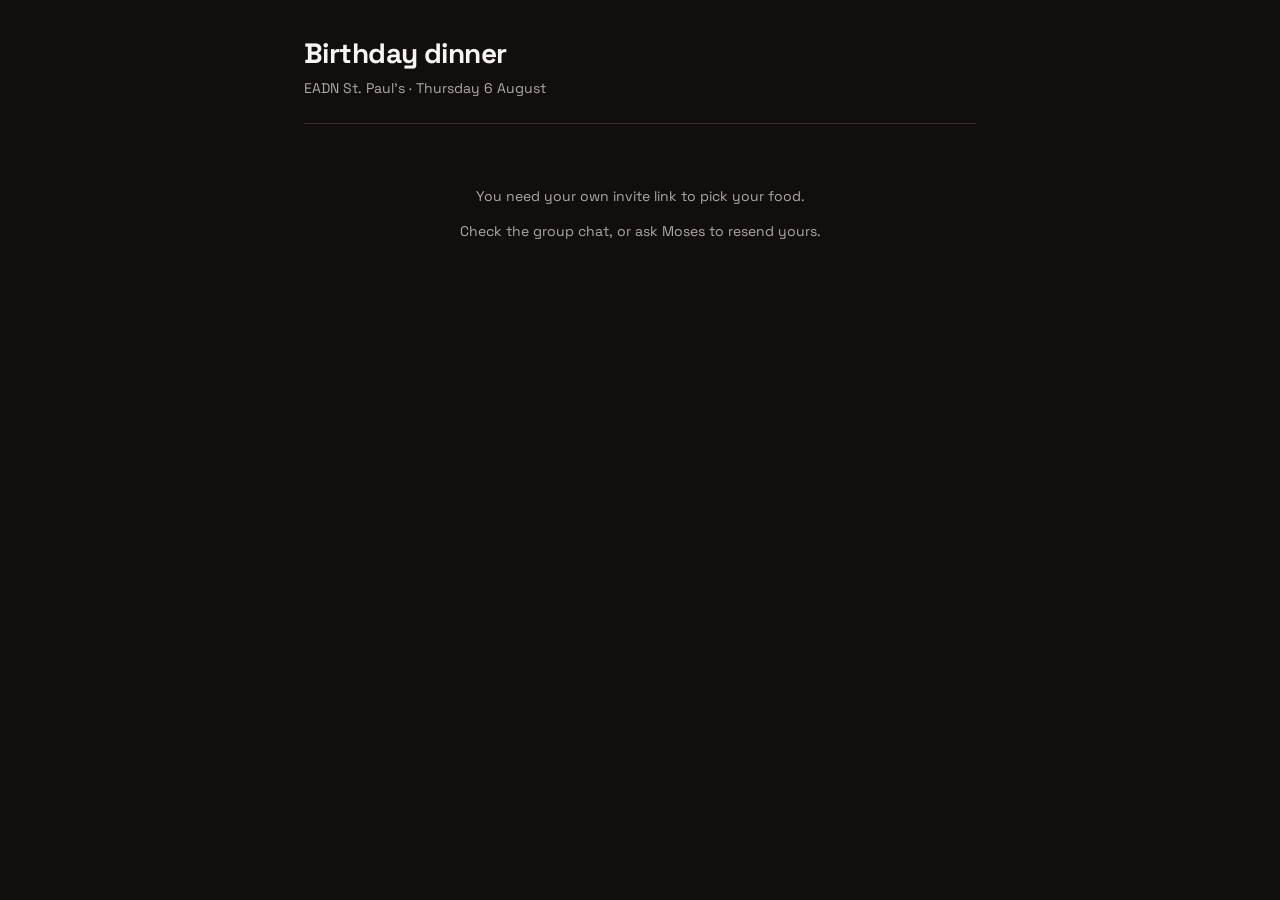
==== index.html @ 6ed844d6 "Adopt EADN's brand and add the real booking details Palette and type now come from eadnstpauls.co.uk" ====
<!doctype html>
<html lang="en">
<head>
<meta charset="utf-8">
<meta name="viewport" content="width=device-width, initial-scale=1, viewport-fit=cover">
<meta name="theme-color" content="#100b0c">
<title>Birthday dinner — EADN St. Paul's</title>
<link rel="preconnect" href="https://fonts.googleapis.com">
<link rel="preconnect" href="https://fonts.gstatic.com" crossorigin>
<link href="https://fonts.googleapis.com/css2?family=Space+Grotesk:wght@400;500;600;700&family=Space+Mono:wght@400;700&display=swap" rel="stylesheet">
<link rel="stylesheet" href="styles.css">
</head>
<body>

<main class="wrap">
  <header class="masthead">
    <h1>Birthday dinner</h1>
    <p>EADN St. Paul's · Thursday 6 August</p>
  </header>

  <div class="state">
    <p class="state-msg">You need your own invite link to pick your food.</p>
    <p class="state-msg">Check the group chat, or ask Moses to resend yours.</p>
  </div>
</main>

</body>
</html>
---- styles.css ----
/* ============================================================
   EADN Birthday — design tokens

   Palette and type lifted from eadnstpauls.co.uk so the ordering page
   reads as the restaurant's, not a generic dark theme:
     #f3a86e apricot (their dominant accent)  #c9a96e gold
     #351b21 plum    #b1b0ac warm grey        #1e1e1e near-black
   Type is their pairing too: Space Grotesk with Space Mono for figures.

   Product register: fixed rem scale, accent reserved for action and state.
   ============================================================ */

:root {
  /* surfaces — near-black warmed toward the brand plum */
  --bg: oklch(0.17 0.008 25);
  --surface: oklch(0.22 0.012 25);
  --surface-2: oklch(0.26 0.016 25);
  --line: oklch(0.32 0.014 25);
  --line-strong: oklch(0.44 0.016 25);

  /* ink — #b1b0ac muted measures 8.8:1 on --bg */
  --ink: oklch(0.97 0.004 60);
  --ink-muted: oklch(0.74 0.006 80);

  /* accent — EADN apricot. 9.6:1 on --bg, 10.6:1 against its own ink. */
  --accent: #f3a86e;
  --accent-bright: #f8c093;
  --accent-ink: #24120c;
  --accent-dim: rgb(243 168 110 / 0.13);
  --accent-line: rgb(243 168 110 / 0.38);

  /* secondary brand gold — the pot, kept distinct from the primary accent */
  --gold: #c9a96e;
  --gold-dim: rgb(201 169 110 / 0.12);
  --gold-line: rgb(201 169 110 / 0.4);

  /* semantic state */
  --ok: oklch(0.72 0.12 155);
  --warn: oklch(0.78 0.13 75);
  --danger: oklch(0.68 0.16 25);

  /* spacing scale */
  --s1: 0.25rem;
  --s2: 0.5rem;
  --s3: 0.75rem;
  --s4: 1rem;
  --s5: 1.5rem;
  --s6: 2rem;
  --s7: 3rem;

  /* type — EADN's own pairing: geometric sans + mono, a real contrast axis */
  --font: 'Space Grotesk', -apple-system, BlinkMacSystemFont, 'Segoe UI', Roboto, sans-serif;
  --font-mono: 'Space Mono', ui-monospace, SFMono-Regular, Menlo, monospace;

  /* type scale — fixed rem, ratio ~1.2 */
  --t-xs: 0.8125rem;   /* 13px — labels only, never body */
  --t-sm: 0.875rem;    /* 14px — mobile body floor */
  --t-base: 1rem;
  --t-md: 1.125rem;
  --t-lg: 1.375rem;
  --t-xl: 1.75rem;

  --radius: 12px;
  --radius-sm: 9px;
  --radius-pill: 99px;

  /* semantic z-index scale */
  --z-sticky: 100;
  --z-nav: 200;
  --z-toast: 300;

  /* motion — product range, ease-out-quart */
  --ease: cubic-bezier(0.25, 1, 0.5, 1);
  --fast: 150ms;
  --mid: 220ms;

  --tap: 44px; /* minimum touch target */
}

* { box-sizing: border-box; }

html {
  -webkit-text-size-adjust: 100%;
  scroll-behavior: smooth;
}

body {
  margin: 0;
  background: var(--bg);
  color: var(--ink);
  font-family: var(--font);
  font-size: var(--t-base);
  line-height: 1.5;
  padding-bottom: 7.5rem;
}

/* Space Mono carries every figure: prices, budgets, counts, tokens. Numbers
   line up column to column, and it's the restaurant's own accent face. */
.gauge-left, .gauge-right, .item-price, .stepper .qty, .brief-row .figure,
.stat .value, .lines .amount, .lines .qty-badge, .total b, .pill,
.nav-context, .link-row input {
  font-family: var(--font-mono);
  font-variant-numeric: tabular-nums;
}

.wrap { max-width: 44rem; margin: 0 auto; padding: 0 var(--s4); }

/* focus is never removed, only replaced */
:focus-visible {
  outline: 2px solid var(--accent-bright);
  outline-offset: 2px;
  border-radius: var(--radius-sm);
}

::selection { background: var(--accent-dim); }

/* ============================================================
   progress rail — position indicator and navigation in one
   ============================================================ */

.rail {
  position: sticky;
  top: 0;
  z-index: var(--z-sticky);
  display: flex;
  gap: var(--s1);
  padding: var(--s3) var(--s4) var(--s2);
  background: color-mix(in oklch, var(--bg) 92%, transparent);
  backdrop-filter: blur(12px);
  border-bottom: 1px solid var(--line);
  overflow-x: auto;
  scrollbar-width: none;
}

.rail::-webkit-scrollbar { display: none; }

.rail-inner {
  display: flex;
  gap: var(--s1);
  margin: 0 auto;
  width: 100%;
  max-width: 44rem;
}

/* Tab-style step marker. The indicator is a pseudo-element rather than a
   border so the active state scales on the compositor. */
.rail button {
  position: relative;
  flex: 1;
  min-width: 3.25rem;
  border: 0;
  background: none;
  padding: var(--s3) 0 var(--s2);
  color: var(--ink-muted);
  font: inherit;
  font-size: var(--t-xs);
  cursor: pointer;
  transition: color var(--fast) var(--ease);
}

.rail button::after {
  content: '';
  position: absolute;
  inset: 0 0 auto;
  height: 3px;
  border-radius: var(--radius-pill);
  background: var(--line);
  transition: background var(--fast) var(--ease), transform var(--mid) var(--ease);
}

.rail button:hover:not(:disabled) { color: var(--ink); }
.rail button.visited::after { background: var(--accent-line); }

.rail button[aria-current='step'] { color: var(--accent-bright); }
.rail button[aria-current='step']::after { background: var(--accent); }

.rail button:disabled { opacity: 0.45; cursor: not-allowed; }
.rail button:focus-visible { outline-offset: -3px; }

/* ============================================================
   steps
   ============================================================ */

.step { display: none; }
.step.active { display: block; animation: enter var(--mid) var(--ease) both; }

@keyframes enter {
  from { opacity: 0; transform: translate3d(0, 8px, 0); }
  to { opacity: 1; transform: none; }
}

.step-head { padding: var(--s6) 0 var(--s5); }

.step-title {
  font-family: var(--font);
  font-weight: 700;
  font-size: var(--t-xl);
  line-height: 1.15;
  letter-spacing: -0.02em;
  margin: 0 0 var(--s2);
  text-wrap: balance;
}

.step-lede {
  color: var(--ink-muted);
  margin: 0;
  font-size: var(--t-sm);
  max-width: 34rem;
  text-wrap: pretty;
}

/* ============================================================
   welcome
   ============================================================ */

.hello { font-size: var(--t-xl); margin: 0 0 var(--s2); letter-spacing: -0.02em; }
.hello span { color: var(--accent-bright); }

.venue-line {
  color: var(--ink-muted);
  font-size: var(--t-sm);
  margin: 0 0 var(--s6);
}

.brief { display: grid; gap: var(--s3); }

.brief-row {
  display: grid;
  grid-template-columns: 2.75rem 1fr auto;
  gap: var(--s3);
  align-items: baseline;
  padding: var(--s4) 0;
  border-top: 1px solid var(--line);
}

.brief-row:last-child { border-bottom: 1px solid var(--line); }
.brief-row .glyph { font-size: var(--t-lg); line-height: 1; align-self: center; }
.brief-row h2 { margin: 0 0 var(--s1); font-size: var(--t-base); font-weight: 600; }
.brief-row p { margin: 0; color: var(--ink-muted); font-size: var(--t-sm); }

.brief-row .figure {
  font-size: var(--t-md);
  font-weight: 700;
  color: var(--accent-bright);
  font-variant-numeric: tabular-nums;
  white-space: nowrap;
}

/* ============================================================
   budget meters
   ============================================================ */

.gauge {
  border: 1px solid var(--line);
  border-radius: var(--radius);
  padding: var(--s3) var(--s4);
  margin-bottom: var(--s5);
  background: var(--surface);
}

.gauge.pot { border-color: var(--gold-line); background: var(--gold-dim); }

.gauge-row {
  display: flex;
  justify-content: space-between;
  align-items: baseline;
  gap: var(--s4);
  margin-bottom: var(--s2);
}

.gauge-left {
  font-size: var(--t-md);
  font-weight: 700;
  font-variant-numeric: tabular-nums;
}

.gauge-right {
  color: var(--ink-muted);
  font-size: var(--t-sm);
  font-variant-numeric: tabular-nums;
}

.meter {
  height: 5px;
  background: var(--surface-2);
  border-radius: var(--radius-pill);
  overflow: hidden;
}

/* scaled on the compositor; the parent's overflow supplies the rounded ends */
.meter span {
  display: block;
  height: 100%;
  width: 100%;
  background: var(--ok);
  transform: scaleX(0);
  transform-origin: left center;
  transition: transform var(--mid) var(--ease), background var(--mid) var(--ease);
}

.gauge.pot .meter span { background: var(--gold); }
.meter.warn span { background: var(--warn); }
.meter.full span { background: var(--danger); }

/* ============================================================
   menu items
   ============================================================ */

.group-label {
  font-size: var(--t-sm);
  font-weight: 600;
  color: var(--ink-muted);
  margin: var(--s5) 0 var(--s3);
}

.group-label:first-child { margin-top: 0; }

.item {
  display: grid;
  grid-template-columns: 1fr auto;
  gap: var(--s4);
  align-items: center;
  padding: var(--s3) var(--s4);
  border: 1px solid var(--line);
  border-radius: var(--radius);
  background: var(--surface);
  margin-bottom: var(--s2);
  transition: border-color var(--fast) var(--ease), background var(--fast) var(--ease);
}

.item:hover { border-color: var(--line-strong); }
.item.picked { border-color: var(--accent); background: var(--surface-2); }
.item.blocked { opacity: 0.4; }
.item.blocked:hover { border-color: var(--line); }

.item-name {
  font-weight: 600;
  font-size: var(--t-sm);
  line-height: 1.35;
  display: flex;
  align-items: center;
  gap: var(--s2);
  flex-wrap: wrap;
}

.item-desc {
  color: var(--ink-muted);
  font-size: var(--t-sm);
  margin-top: var(--s1);
  line-height: 1.4;
}

.tag {
  font-size: var(--t-xs);
  font-weight: 600;
  color: var(--accent-bright);
  border: 1px solid var(--accent-line);
  border-radius: var(--radius-pill);
  padding: 0 var(--s2);
  white-space: nowrap;
}

.item-controls {
  display: flex;
  flex-direction: column;
  align-items: flex-end;
  gap: var(--s2);
}

.item-price {
  font-weight: 700;
  font-size: var(--t-sm);
  font-variant-numeric: tabular-nums;
  white-space: nowrap;
}

/* stepper — 44px targets */

.stepper { display: flex; align-items: center; gap: var(--s1); }

.stepper button {
  width: var(--tap);
  height: var(--tap);
  border-radius: var(--radius-sm);
  border: 1px solid var(--line);
  background: var(--surface-2);
  color: var(--ink);
  font-size: var(--t-md);
  line-height: 1;
  cursor: pointer;
  touch-action: manipulation;
  transition: background var(--fast) var(--ease), border-color var(--fast) var(--ease),
              transform var(--fast) var(--ease);
}

.stepper button:hover:not(:disabled) { border-color: var(--accent-line); }
.stepper button:active:not(:disabled) { background: var(--accent); color: var(--accent-ink); transform: scale(0.94); }
.stepper button:disabled { opacity: 0.28; cursor: not-allowed; }

.stepper .qty {
  min-width: 1.75rem;
  text-align: center;
  font-weight: 700;
  font-variant-numeric: tabular-nums;
}

/* ============================================================
   review
   ============================================================ */

.recap { border-top: 1px solid var(--line); padding: var(--s4) 0; }

.recap-head {
  display: flex;
  justify-content: space-between;
  align-items: baseline;
  gap: var(--s4);
  margin-bottom: var(--s3);
}

.recap-head h2 { margin: 0; font-size: var(--t-base); font-weight: 600; }

.recap-edit {
  border: 0;
  background: none;
  color: var(--accent-bright);
  font: inherit;
  font-size: var(--t-sm);
  cursor: pointer;
  padding: var(--s1) var(--s2);
  margin: calc(var(--s1) * -1) calc(var(--s2) * -1);
  border-radius: var(--radius-sm);
  transition: background var(--fast) var(--ease);
}

.recap-edit:hover { background: var(--accent-dim); }

.lines { margin: 0; padding: 0; list-style: none; font-size: var(--t-sm); }

.lines li {
  display: flex;
  justify-content: space-between;
  gap: var(--s4);
  padding: var(--s2) 0;
}

.lines li + li { border-top: 1px solid var(--line); }
.lines .qty-badge { color: var(--accent-bright); font-weight: 700; margin-right: var(--s2); font-variant-numeric: tabular-nums; }
.lines .amount { font-variant-numeric: tabular-nums; color: var(--ink-muted); }

.recap-empty {
  color: var(--ink-muted);
  font-size: var(--t-sm);
  margin: 0;
  padding: var(--s2) 0;
}

.total {
  display: flex;
  justify-content: space-between;
  align-items: baseline;
  gap: var(--s4);
  padding: var(--s4) 0;
  border-top: 2px solid var(--accent);
  margin-top: var(--s2);
}

.total span { color: var(--ink-muted); font-size: var(--t-sm); }
.total b { font-size: var(--t-lg); font-variant-numeric: tabular-nums; }

/* ============================================================
   nav bar
   ============================================================ */

.nav {
  position: fixed;
  inset: auto 0 0;
  z-index: var(--z-nav);
  background: color-mix(in oklch, var(--bg) 94%, transparent);
  backdrop-filter: blur(12px);
  border-top: 1px solid var(--line);
  padding: var(--s3) var(--s4) calc(var(--s3) + env(safe-area-inset-bottom));
}

.nav-inner {
  max-width: 44rem;
  margin: 0 auto;
  display: flex;
  gap: var(--s2);
  align-items: center;
}

.nav-context {
  flex: 1;
  min-width: 0;
  font-size: var(--t-xs);
  color: var(--ink-muted);
  font-variant-numeric: tabular-nums;
}

.btn {
  border: 0;
  border-radius: var(--radius-sm);
  min-height: var(--tap);
  padding: 0 var(--s5);
  font: inherit;
  font-size: var(--t-sm);
  font-weight: 700;
  cursor: pointer;
  background: var(--accent);
  color: var(--accent-ink);
  touch-action: manipulation;
  transition: background var(--fast) var(--ease), opacity var(--fast) var(--ease),
              transform var(--fast) var(--ease);
}

.btn:hover:not(:disabled) { background: var(--accent-bright); }
.btn:active:not(:disabled) { transform: scale(0.98); }
.btn:disabled { opacity: 0.4; cursor: not-allowed; }

.btn.ghost {
  background: transparent;
  color: var(--ink);
  border: 1px solid var(--line);
  padding: 0 var(--s4);
}

.btn.ghost:hover:not(:disabled) { background: var(--surface); border-color: var(--line-strong); }

.btn.sm { min-height: 2.25rem; padding: 0 var(--s3); font-size: var(--t-xs); }

.btn[data-busy='true'] { pointer-events: none; opacity: 0.7; }

/* ============================================================
   feedback
   ============================================================ */

.toast {
  position: fixed;
  left: 50%;
  bottom: 6.5rem;
  z-index: var(--z-toast);
  max-width: calc(100% - 2rem);
  padding: var(--s3) var(--s4);
  border-radius: var(--radius-sm);
  background: var(--surface-2);
  border: 1px solid var(--line-strong);
  font-size: var(--t-sm);
  text-align: center;
  animation: toast-in var(--mid) var(--ease) both;
}

@keyframes toast-in {
  from { opacity: 0; transform: translate3d(-50%, 8px, 0); }
  to { opacity: 1; transform: translate3d(-50%, 0, 0); }
}

.toast.err { border-color: var(--danger); }
.toast.ok { border-color: var(--ok); }

.notice {
  border: 1px solid var(--ok);
  border-radius: var(--radius);
  padding: var(--s3) var(--s4);
  margin: var(--s4) 0;
  font-size: var(--t-sm);
  background: color-mix(in oklch, var(--ok) 10%, transparent);
}

.notice.warn {
  border-color: var(--warn);
  background: color-mix(in oklch, var(--warn) 10%, transparent);
}

/* loading skeleton, not a spinner */

.state { padding: var(--s7) var(--s4); }

.skeleton {
  height: 4.5rem;
  border-radius: var(--radius);
  background: linear-gradient(90deg, var(--surface) 25%, var(--surface-2) 50%, var(--surface) 75%);
  background-size: 300% 100%;
  animation: shimmer 1.4s linear infinite;
  margin-bottom: var(--s2);
}

@keyframes shimmer {
  from { background-position: 150% 0; }
  to { background-position: -150% 0; }
}

.state-msg { text-align: center; color: var(--ink-muted); font-size: var(--t-sm); }

/* ============================================================
   host dashboard
   ============================================================ */

.masthead { padding: var(--s6) 0 var(--s5); border-bottom: 1px solid var(--line); }
.masthead h1 { margin: 0 0 var(--s1); font-size: var(--t-xl); letter-spacing: -0.02em; }
.masthead p { margin: 0; color: var(--ink-muted); font-size: var(--t-sm); }

.stat-grid {
  display: grid;
  grid-template-columns: repeat(auto-fit, minmax(9rem, 1fr));
  gap: var(--s2);
  margin: var(--s5) 0;
}

.stat {
  background: var(--surface);
  border: 1px solid var(--line);
  border-radius: var(--radius);
  padding: var(--s3) var(--s4);
}

.stat .label { color: var(--ink-muted); font-size: var(--t-xs); }
.stat .label + .value + .label { margin-top: var(--s1); font-family: var(--font-mono); }
.stat .value { font-size: var(--t-lg); font-weight: 700; margin-top: var(--s1); font-variant-numeric: tabular-nums; }
.stat .value.over { color: var(--danger); }

.panel {
  border: 1px solid var(--line);
  border-radius: var(--radius);
  padding: var(--s4);
  margin-bottom: var(--s3);
  background: var(--surface);
}

.panel.accent { border-color: var(--accent-line); background: var(--accent-dim); }

.panel-title {
  font-size: var(--t-base);
  font-weight: 600;
  margin: 0 0 var(--s3);
}

.section-head { margin: var(--s6) 0 var(--s3); }
.section-head h2 { margin: 0 0 var(--s1); font-size: var(--t-md); letter-spacing: -0.01em; }
.section-head p { margin: 0; color: var(--ink-muted); font-size: var(--t-sm); }

.guest-head {
  display: flex;
  align-items: center;
  gap: var(--s2);
  flex-wrap: wrap;
}

.guest-name {
  flex: 1;
  min-width: 9rem;
  min-height: var(--tap);
  background: var(--bg);
  border: 1px solid var(--line);
  color: var(--ink);
  border-radius: var(--radius-sm);
  padding: 0 var(--s3);
  font: inherit;
  font-size: var(--t-sm);
  font-weight: 600;
}

.guest-name:hover { border-color: var(--line-strong); }

.pill {
  font-size: var(--t-xs);
  font-weight: 600;
  padding: var(--s1) var(--s3);
  border-radius: var(--radius-pill);
  border: 1px solid var(--line);
  color: var(--ink-muted);
  white-space: nowrap;
  font-variant-numeric: tabular-nums;
}

.pill.done { border-color: var(--ok); color: var(--ok); }
.pill.draft { border-color: var(--warn); color: var(--warn); }

.link-row { display: flex; gap: var(--s2); margin-top: var(--s3); align-items: center; }

.link-row input {
  flex: 1;
  min-width: 0;
  min-height: 2.25rem;
  background: var(--bg);
  border: 1px solid var(--line);
  color: var(--ink-muted);
  border-radius: var(--radius-sm);
  padding: 0 var(--s3);
  font-family: ui-monospace, SFMono-Regular, Menlo, monospace;
  font-size: var(--t-xs);
}

.btn-row { display: flex; gap: var(--s2); flex-wrap: wrap; margin-top: var(--s4); }

.muted { color: var(--ink-muted); }
.tabular { font-variant-numeric: tabular-nums; }

/* ============================================================
   reduced motion
   ============================================================ */

@media (prefers-reduced-motion: reduce) {
  html { scroll-behavior: auto; }

  .step.active { animation: fade var(--fast) both; }
  @keyframes fade { from { opacity: 0; } to { opacity: 1; } }

  .toast { animation: none; }
  .skeleton { animation: none; }
  .meter span { transition: none; }
  .stepper button:active:not(:disabled),
  .btn:active:not(:disabled) { transform: none; }
}

/* ============================================================
   booking summary — the reservation, straight from the confirmation
   ============================================================ */

.booking {
  margin: 0 0 var(--s6);
  display: grid;
  gap: 0;
  border-top: 1px solid var(--line);
}

.booking > div {
  display: grid;
  grid-template-columns: 4.5rem 1fr;
  gap: var(--s3);
  align-items: baseline;
  padding: var(--s3) 0;
  border-bottom: 1px solid var(--line);
}

.booking dt {
  color: var(--ink-muted);
  font-size: var(--t-xs);
  font-family: var(--font-mono);
}

.booking dd {
  margin: 0;
  font-size: var(--t-sm);
  font-weight: 500;
}
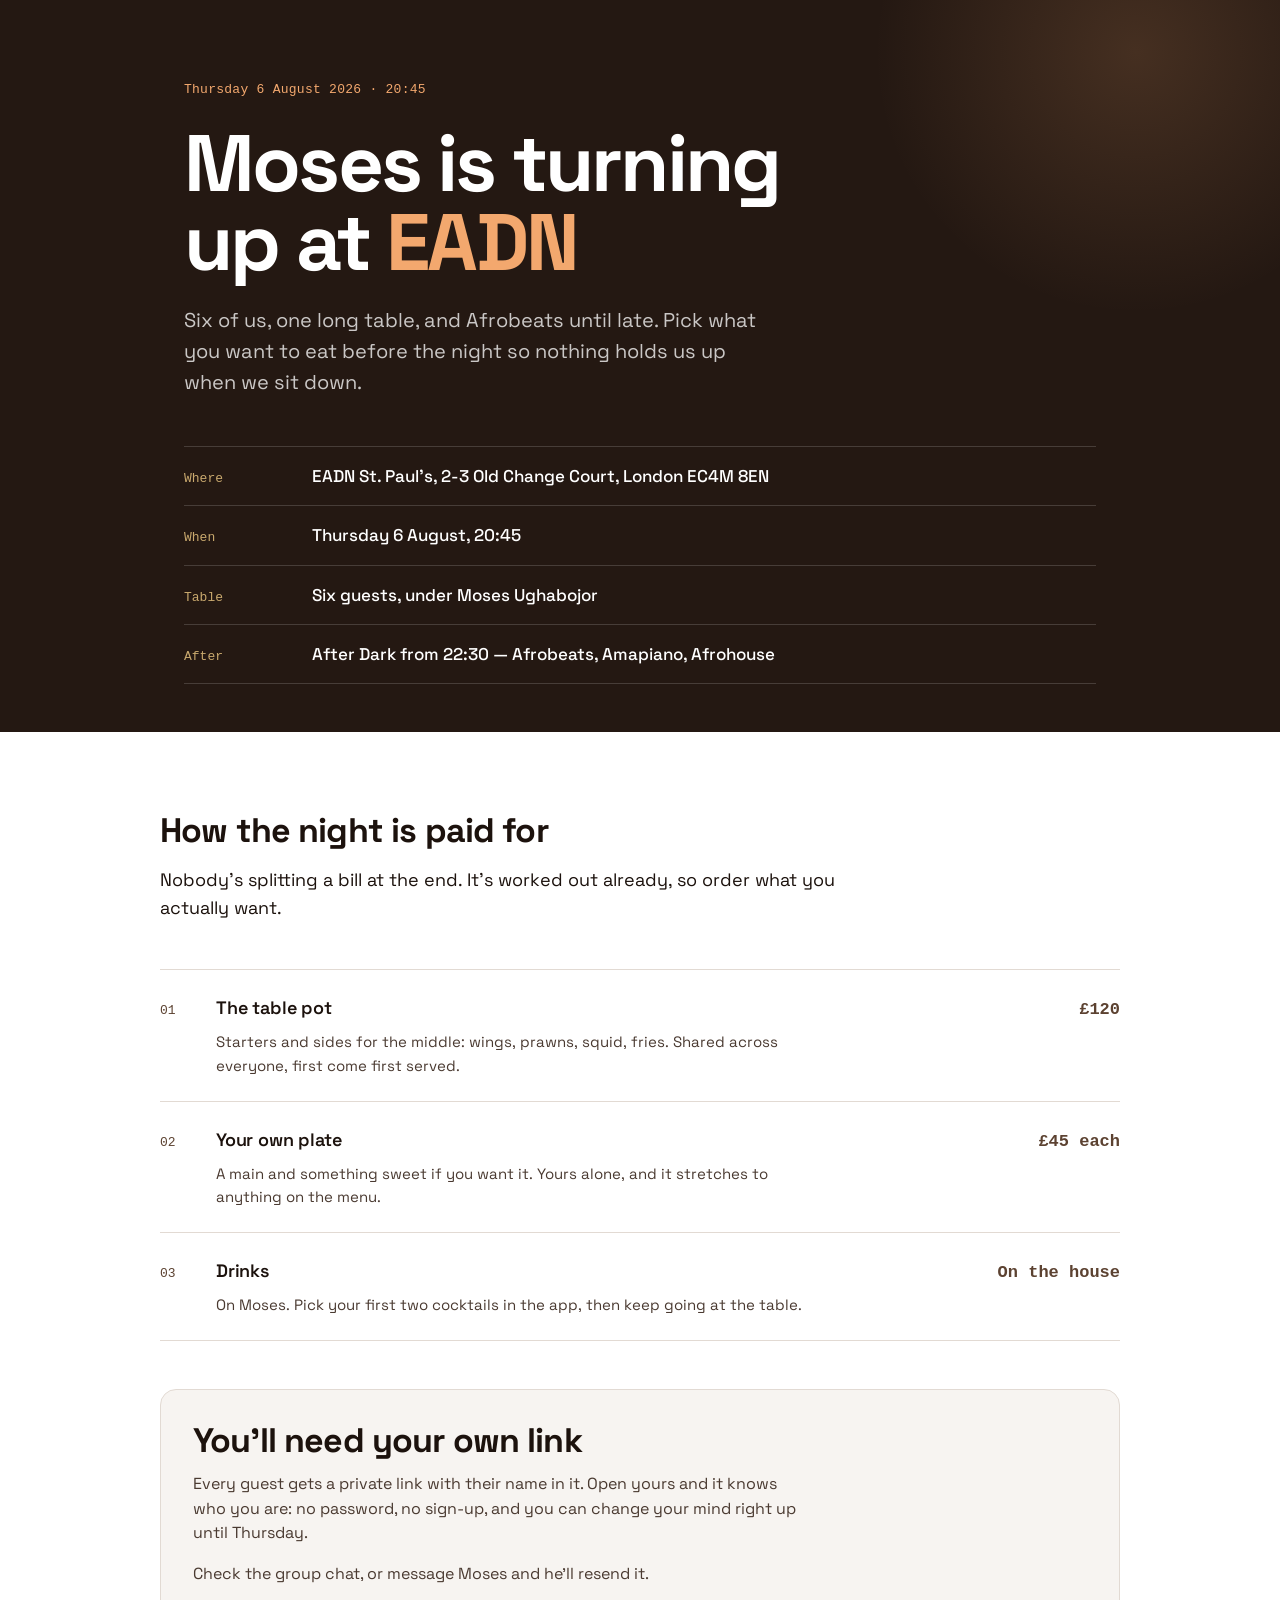
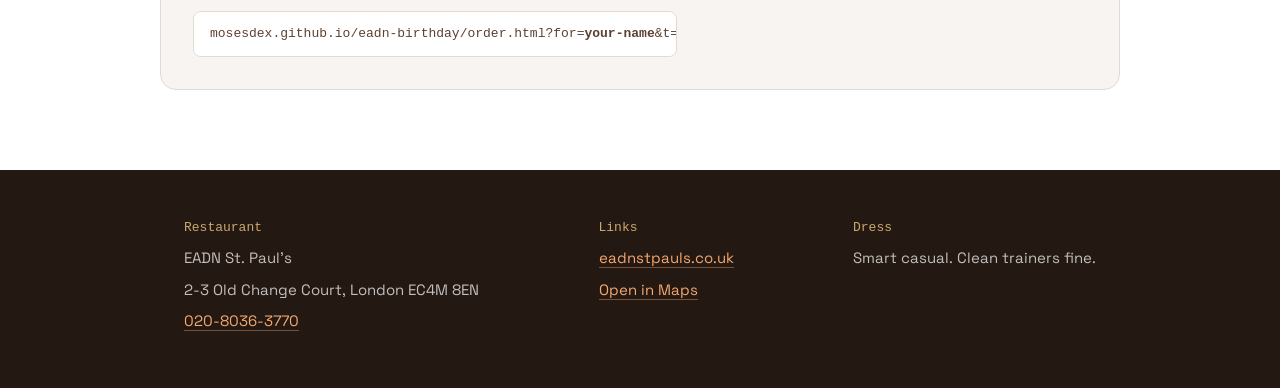
==== commit 9b87bcb5: "Name the guest links and rebuild the landing page in brown and white Guest links now carry a name sl" ====
--- a/index.html
+++ b/index.html
@@ -3,26 +3,98 @@
 <head>
 <meta charset="utf-8">
 <meta name="viewport" content="width=device-width, initial-scale=1, viewport-fit=cover">
-<meta name="theme-color" content="#100b0c">
-<title>Birthday dinner — EADN St. Paul's</title>
+<meta name="theme-color" content="#241812">
+<title>Moses's Birthday — EADN St. Paul's</title>
+<meta name="description" content="Dinner at EADN St. Paul's, Thursday 6 August. Pick your food before the night.">
 <link rel="preconnect" href="https://fonts.googleapis.com">
 <link rel="preconnect" href="https://fonts.gstatic.com" crossorigin>
 <link href="https://fonts.googleapis.com/css2?family=Space+Grotesk:wght@400;500;600;700&family=Space+Mono:wght@400;700&display=swap" rel="stylesheet">
-<link rel="stylesheet" href="styles.css">
+<link rel="stylesheet" href="home.css">
 </head>
 <body>
 
-<main class="wrap">
-  <header class="masthead">
-    <h1>Birthday dinner</h1>
-    <p>EADN St. Paul's · Thursday 6 August</p>
-  </header>
+<header class="masthead">
+  <div class="shell">
+    <p class="dateline">Thursday 6 August 2026 · 20:45</p>
+    <h1>Moses is turning up at <em>EADN</em></h1>
+    <p class="standfirst">
+      Six of us, one long table, and Afrobeats until late. Pick what you want to
+      eat before the night so nothing holds us up when we sit down.
+    </p>
 
-  <div class="state">
-    <p class="state-msg">You need your own invite link to pick your food.</p>
-    <p class="state-msg">Check the group chat, or ask Moses to resend yours.</p>
+    <dl class="record">
+      <div><dt>Where</dt><dd>EADN St. Paul's, 2-3 Old Change Court, London EC4M 8EN</dd></div>
+      <div><dt>When</dt><dd>Thursday 6 August, 20:45</dd></div>
+      <div><dt>Table</dt><dd>Six guests, under Moses Ughabojor</dd></div>
+      <div><dt>After</dt><dd>After Dark from 22:30 — Afrobeats, Amapiano, Afrohouse</dd></div>
+    </dl>
   </div>
+</header>
+
+<main>
+  <section class="band shell">
+    <h2>How the night is paid for</h2>
+    <p class="lede">
+      Nobody's splitting a bill at the end. It's worked out already, so order
+      what you actually want.
+    </p>
+
+    <ol class="parts">
+      <li>
+        <div>
+          <h3>The table pot</h3>
+          <p>Starters and sides for the middle: wings, prawns, squid, fries. Shared across everyone, first come first served.</p>
+        </div>
+        <span class="figure">£120</span>
+      </li>
+      <li>
+        <div>
+          <h3>Your own plate</h3>
+          <p>A main and something sweet if you want it. Yours alone, and it stretches to anything on the menu.</p>
+        </div>
+        <span class="figure">£45 each</span>
+      </li>
+      <li>
+        <div>
+          <h3>Drinks</h3>
+          <p>On Moses. Pick your first two cocktails in the app, then keep going at the table.</p>
+        </div>
+        <span class="figure">On the house</span>
+      </li>
+    </ol>
+
+    <div class="gate">
+      <h2>You'll need your own link</h2>
+      <p>
+        Every guest gets a private link with their name in it. Open yours and it
+        knows who you are: no password, no sign-up, and you can change your mind
+        right up until Thursday.
+      </p>
+      <p>Check the group chat, or message Moses and he'll resend it.</p>
+      <p class="hint">mosesdex.github.io/eadn-birthday/order.html?for=<b>your-name</b>&amp;t=…</p>
+    </div>
+  </section>
 </main>
+
+<footer class="foot">
+  <div class="shell foot-grid">
+    <div>
+      <p class="label">Restaurant</p>
+      <p>EADN St. Paul's</p>
+      <p>2-3 Old Change Court, London EC4M 8EN</p>
+      <p><a href="tel:+442080363770">020-8036-3770</a></p>
+    </div>
+    <div>
+      <p class="label">Links</p>
+      <p><a href="https://eadnstpauls.co.uk/" rel="noopener">eadnstpauls.co.uk</a></p>
+      <p><a href="https://maps.google.com/?q=EADN+St+Pauls+2-3+Old+Change+Court+London+EC4M+8EN" rel="noopener">Open in Maps</a></p>
+    </div>
+    <div>
+      <p class="label">Dress</p>
+      <p>Smart casual. Clean trainers fine.</p>
+    </div>
+  </div>
+</footer>
 
 </body>
 </html>
--- a/home.css
+++ b/home.css
@@ -0,0 +1,278 @@
+/* ============================================================
+   Landing page — luxury brown and white.
+
+   Brand register: this page IS the impression, so it commits. Espresso
+   brown carries the masthead as a full surface rather than sitting as a
+   tint on a beige wash; true white is the counterpoint below it. Accents
+   stay EADN's own apricot and gold.
+   ============================================================ */
+
+:root {
+  --espresso: #241812;
+  --coffee: #3b2a1f;
+  --walnut: #5c4231;
+  --tan: #a9866b;
+
+  --white: #ffffff;
+  --paper: #f7f4f1;
+  --rule: #e2dad3;
+
+  --apricot: #f3a86e;
+  --gold: #c9a96e;
+
+  --ink-dark: #1c120d;
+  --ink-body: #4a3a31;
+
+  --font: 'Space Grotesk', -apple-system, BlinkMacSystemFont, 'Segoe UI', Roboto, sans-serif;
+  --font-mono: 'Space Mono', ui-monospace, SFMono-Regular, Menlo, monospace;
+
+  --s2: 0.5rem;
+  --s3: 0.75rem;
+  --s4: 1rem;
+  --s5: 1.5rem;
+  --s6: 2rem;
+  --s7: 3rem;
+  --s8: 5rem;
+
+  --ease: cubic-bezier(0.25, 1, 0.5, 1);
+}
+
+* { box-sizing: border-box; }
+
+html { -webkit-text-size-adjust: 100%; }
+
+body {
+  margin: 0;
+  background: var(--white);
+  color: var(--ink-body);
+  font-family: var(--font);
+  font-size: 1rem;
+  line-height: 1.55;
+}
+
+.shell { max-width: 60rem; margin: 0 auto; padding: 0 var(--s5); }
+
+:focus-visible {
+  outline: 2px solid var(--walnut);
+  outline-offset: 3px;
+  border-radius: 4px;
+}
+
+/* ---------- masthead: the brown commits to the full surface ---------- */
+
+.masthead {
+  background: var(--espresso);
+  color: var(--white);
+  padding: var(--s8) 0 var(--s7);
+  position: relative;
+  overflow: hidden;
+}
+
+/* A slow warm bloom, not a decorative gradient overlay. */
+.masthead::before {
+  content: '';
+  position: absolute;
+  top: -30%;
+  right: -10%;
+  width: 34rem;
+  height: 34rem;
+  border-radius: 50%;
+  background: radial-gradient(circle, rgb(243 168 110 / 0.16), transparent 68%);
+  pointer-events: none;
+}
+
+.masthead .shell { position: relative; }
+
+.dateline {
+  font-family: var(--font-mono);
+  font-size: 0.8125rem;
+  color: var(--apricot);
+  margin: 0 0 var(--s5);
+  letter-spacing: 0.02em;
+}
+
+.masthead h1 {
+  font-size: clamp(2.5rem, 9vw, 5rem);
+  line-height: 0.98;
+  letter-spacing: -0.035em;
+  font-weight: 700;
+  margin: 0 0 var(--s5);
+  text-wrap: balance;
+  max-width: 16ch;
+}
+
+.masthead h1 em { font-style: normal; color: var(--apricot); }
+
+.standfirst {
+  font-size: clamp(1rem, 2.4vw, 1.25rem);
+  color: rgb(255 255 255 / 0.76);
+  margin: 0;
+  max-width: 46ch;
+  text-wrap: pretty;
+}
+
+/* ---------- the reservation, set as a record ---------- */
+
+.record {
+  margin: var(--s7) 0 0;
+  border-top: 1px solid rgb(255 255 255 / 0.16);
+}
+
+.record > div {
+  display: grid;
+  grid-template-columns: 7rem 1fr;
+  gap: var(--s4);
+  align-items: baseline;
+  padding: var(--s4) 0;
+  border-bottom: 1px solid rgb(255 255 255 / 0.16);
+}
+
+.record dt {
+  font-family: var(--font-mono);
+  font-size: 0.8125rem;
+  color: var(--gold);
+}
+
+.record dd {
+  margin: 0;
+  color: var(--white);
+  font-size: 1.0625rem;
+  font-weight: 500;
+}
+
+/* ---------- white body ---------- */
+
+.band { padding: var(--s8) 0; }
+
+.band h2 {
+  font-size: clamp(1.5rem, 4vw, 2.125rem);
+  line-height: 1.1;
+  letter-spacing: -0.025em;
+  color: var(--ink-dark);
+  margin: 0 0 var(--s4);
+  text-wrap: balance;
+  max-width: 20ch;
+}
+
+.band p {
+  margin: 0 0 var(--s4);
+  max-width: 62ch;
+  text-wrap: pretty;
+}
+
+.band p:last-child { margin-bottom: 0; }
+
+.lede { font-size: 1.125rem; color: var(--ink-dark); }
+
+/* the three parts of the night, as an ordered record rather than cards */
+
+.parts {
+  margin: var(--s7) 0 0;
+  padding: 0;
+  list-style: none;
+  counter-reset: part;
+  border-top: 1px solid var(--rule);
+}
+
+.parts li {
+  counter-increment: part;
+  display: grid;
+  grid-template-columns: 2.5rem 1fr auto;
+  gap: var(--s4);
+  align-items: baseline;
+  padding: var(--s5) 0;
+  border-bottom: 1px solid var(--rule);
+}
+
+/* Walnut, not tan: tan measured 3.33:1 on white and these numerals are
+   real text at 13px. */
+.parts li::before {
+  content: counter(part, decimal-leading-zero);
+  font-family: var(--font-mono);
+  font-size: 0.8125rem;
+  color: var(--walnut);
+}
+
+.parts h3 {
+  margin: 0 0 var(--s2);
+  font-size: 1.125rem;
+  font-weight: 600;
+  color: var(--ink-dark);
+  letter-spacing: -0.01em;
+}
+
+.parts p { margin: 0; font-size: 0.9375rem; }
+
+.parts .figure {
+  font-family: var(--font-mono);
+  font-weight: 700;
+  font-size: 1.0625rem;
+  color: var(--walnut);
+  white-space: nowrap;
+}
+
+/* ---------- the access notice: the actual job of this page ---------- */
+
+.gate {
+  background: var(--paper);
+  border-radius: 16px;
+  padding: var(--s6);
+  margin: var(--s7) 0 0;
+  border: 1px solid var(--rule);
+}
+
+.gate h2 { margin-bottom: var(--s3); }
+
+.gate p { color: var(--ink-body); }
+
+.gate .hint {
+  font-family: var(--font-mono);
+  font-size: 0.8125rem;
+  color: var(--walnut);
+  background: var(--white);
+  border: 1px solid var(--rule);
+  border-radius: 8px;
+  padding: var(--s3) var(--s4);
+  margin-top: var(--s5);
+  overflow-x: auto;
+  white-space: nowrap;
+}
+
+/* ---------- footer ---------- */
+
+.foot {
+  background: var(--espresso);
+  color: rgb(255 255 255 / 0.72);
+  padding: var(--s7) 0;
+  font-size: 0.9375rem;
+}
+
+.foot a {
+  color: var(--apricot);
+  text-decoration: none;
+  border-bottom: 1px solid rgb(243 168 110 / 0.4);
+  transition: border-color 150ms var(--ease);
+}
+
+.foot a:hover { border-bottom-color: var(--apricot); }
+
+.foot-grid {
+  display: flex;
+  flex-wrap: wrap;
+  gap: var(--s5) var(--s7);
+  justify-content: space-between;
+  align-items: flex-start;
+}
+
+.foot p { margin: 0 0 var(--s2); }
+.foot .label { font-family: var(--font-mono); font-size: 0.8125rem; color: var(--gold); }
+
+@media (max-width: 34rem) {
+  .record > div { grid-template-columns: 5.5rem 1fr; }
+  .parts li { grid-template-columns: 2rem 1fr; }
+  .parts .figure { grid-column: 2; }
+}
+
+@media (prefers-reduced-motion: reduce) {
+  * { transition-duration: 1ms !important; }
+}
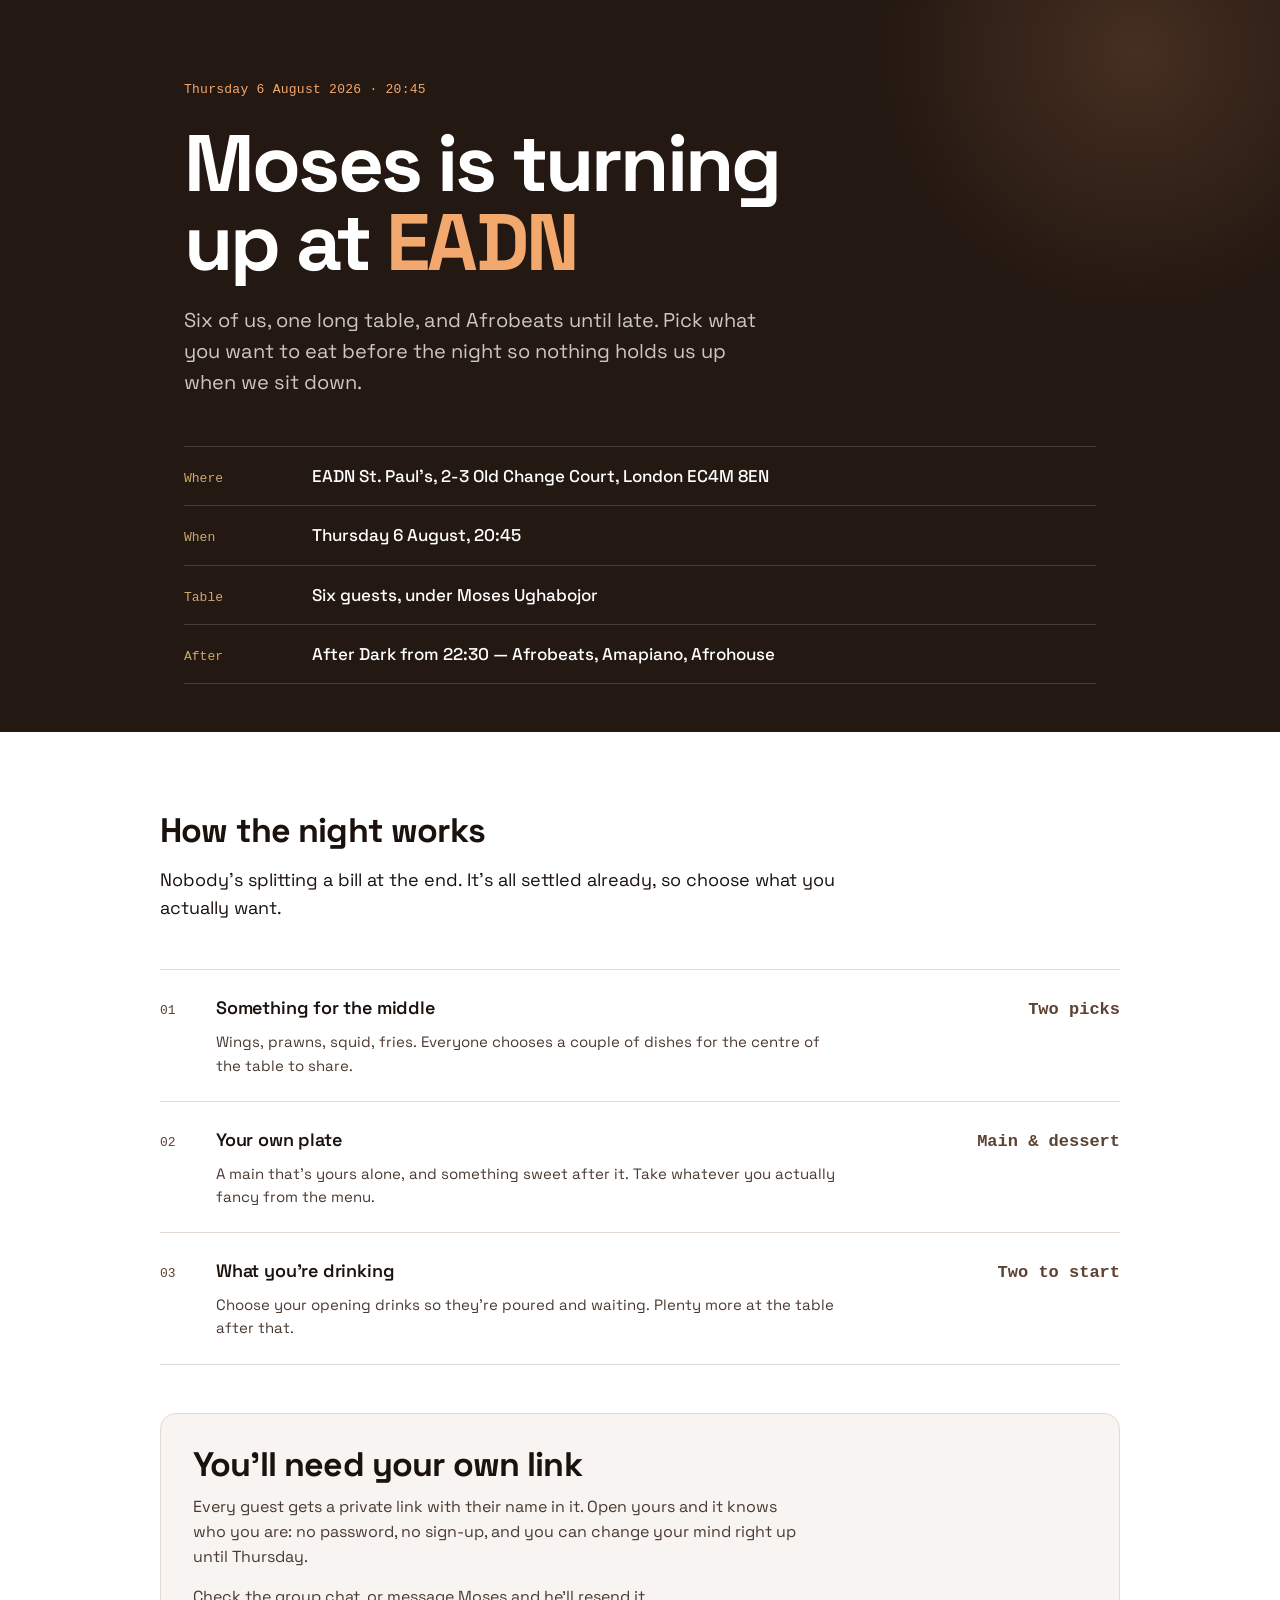
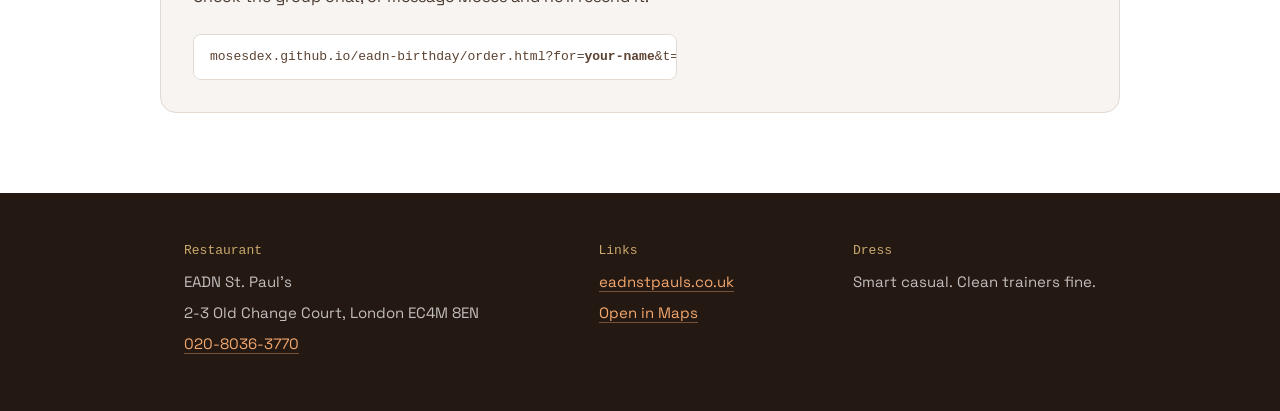
==== commit 1c2a2d48: "Hide every figure from guests and split the table pot six ways Guests no longer see a budget, a runn" ====
--- a/index.html
+++ b/index.html
@@ -33,33 +33,33 @@
 
 <main>
   <section class="band shell">
-    <h2>How the night is paid for</h2>
+    <h2>How the night works</h2>
     <p class="lede">
-      Nobody's splitting a bill at the end. It's worked out already, so order
+      Nobody's splitting a bill at the end. It's all settled already, so choose
       what you actually want.
     </p>
 
     <ol class="parts">
       <li>
         <div>
-          <h3>The table pot</h3>
-          <p>Starters and sides for the middle: wings, prawns, squid, fries. Shared across everyone, first come first served.</p>
+          <h3>Something for the middle</h3>
+          <p>Wings, prawns, squid, fries. Everyone chooses a couple of dishes for the centre of the table to share.</p>
         </div>
-        <span class="figure">£120</span>
+        <span class="figure">Two picks</span>
       </li>
       <li>
         <div>
           <h3>Your own plate</h3>
-          <p>A main and something sweet if you want it. Yours alone, and it stretches to anything on the menu.</p>
+          <p>A main that's yours alone, and something sweet after it. Take whatever you actually fancy from the menu.</p>
         </div>
-        <span class="figure">£45 each</span>
+        <span class="figure">Main &amp; dessert</span>
       </li>
       <li>
         <div>
-          <h3>Drinks</h3>
-          <p>On Moses. Pick your first two cocktails in the app, then keep going at the table.</p>
+          <h3>What you're drinking</h3>
+          <p>Choose your opening drinks so they're poured and waiting. Plenty more at the table after that.</p>
         </div>
-        <span class="figure">On the house</span>
+        <span class="figure">Two to start</span>
       </li>
     </ol>
 
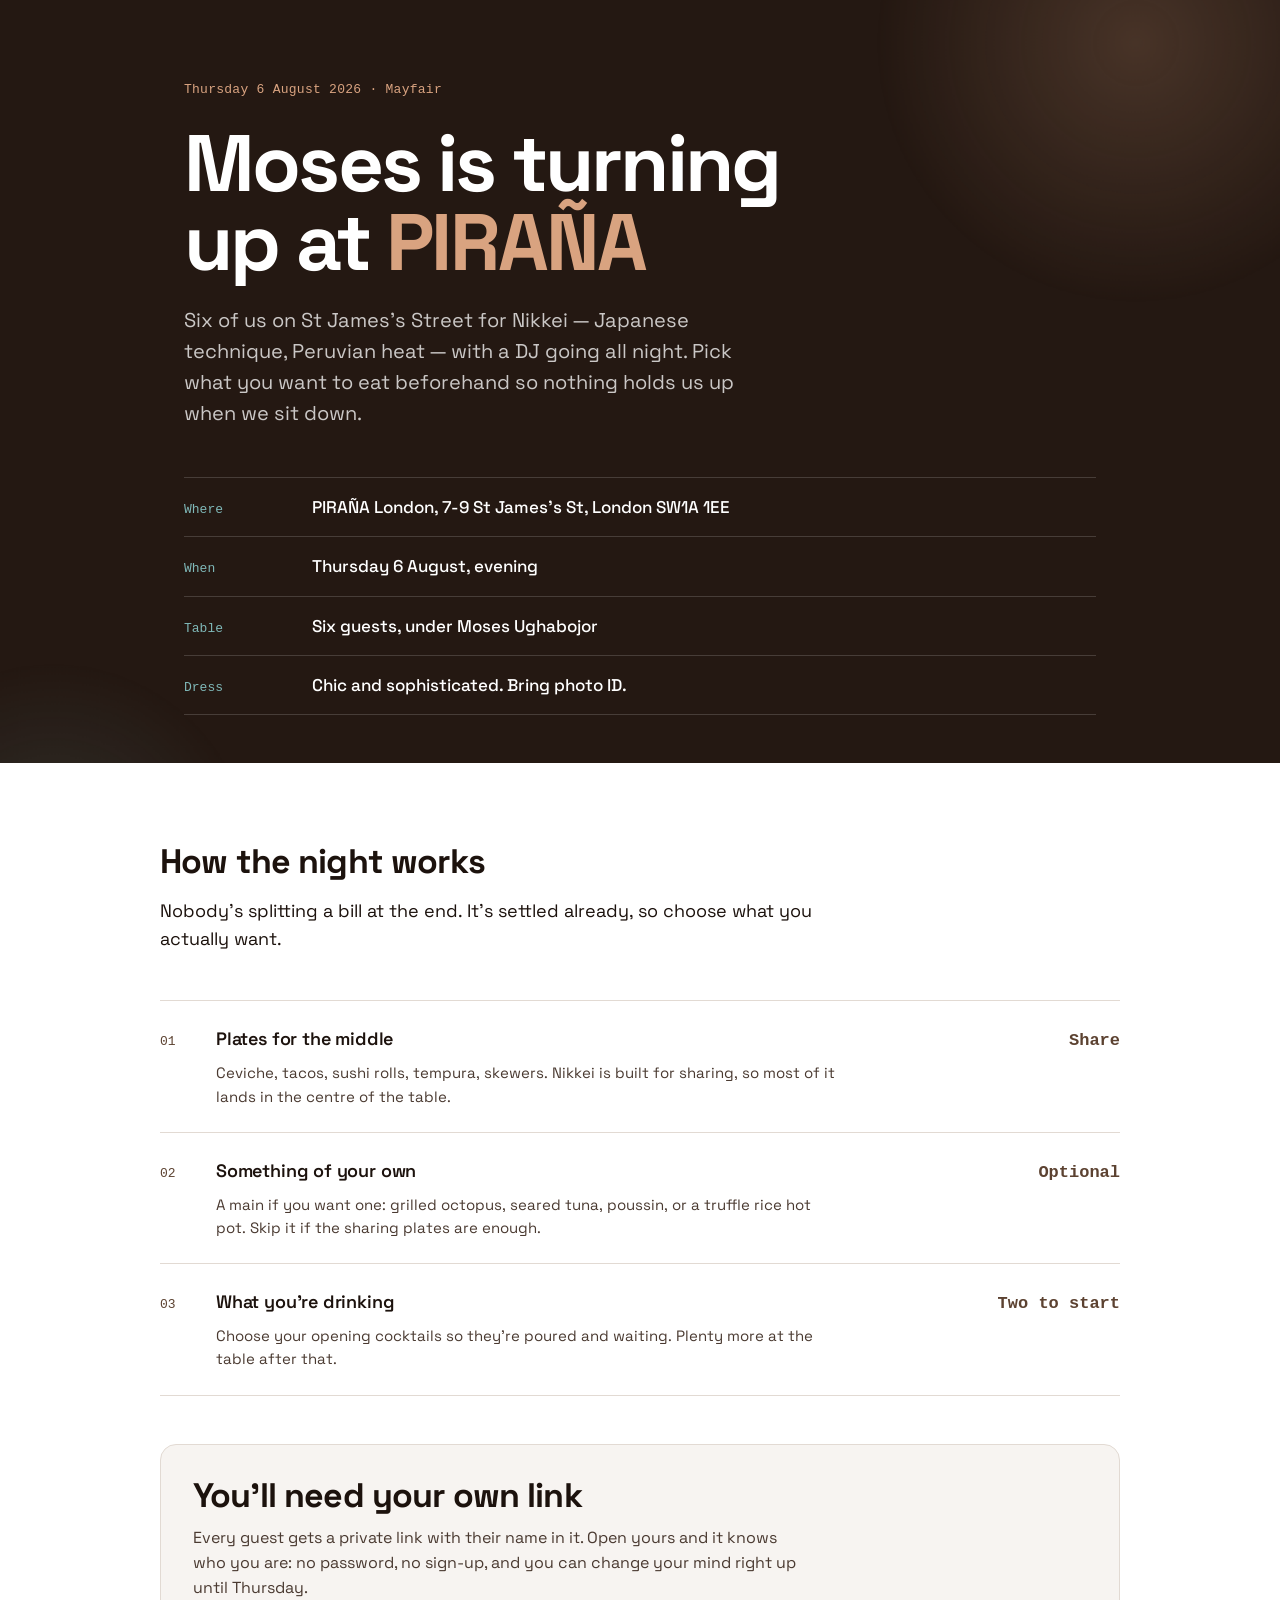
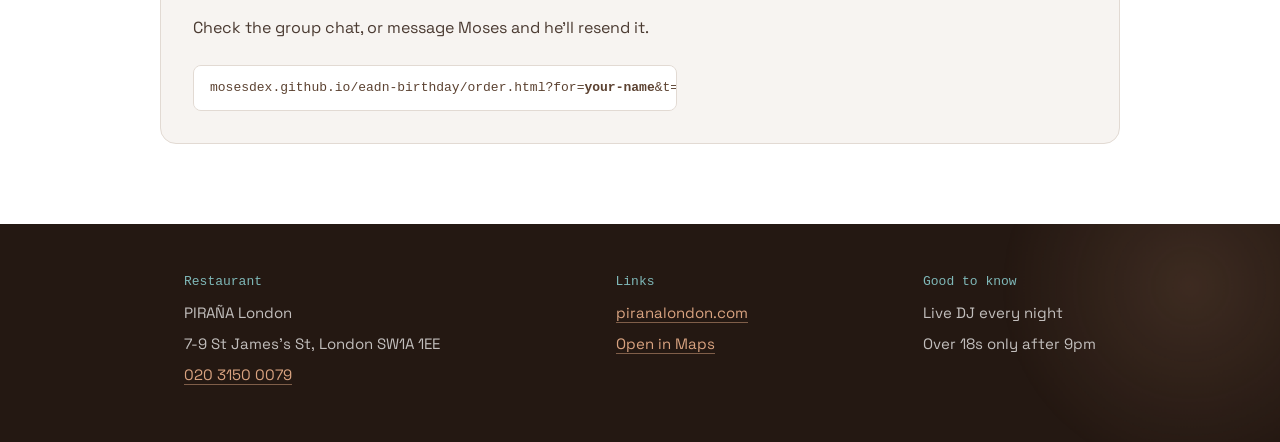
==== commit fe5dabcb: "Move the whole thing to PIRAÑA London Venue change, not a rename. The menu is replaced wholesale wit" ====
--- a/index.html
+++ b/index.html
@@ -4,8 +4,8 @@
 <meta charset="utf-8">
 <meta name="viewport" content="width=device-width, initial-scale=1, viewport-fit=cover">
 <meta name="theme-color" content="#241812">
-<title>Moses's Birthday — EADN St. Paul's</title>
-<meta name="description" content="Dinner at EADN St. Paul's, Thursday 6 August. Pick your food before the night.">
+<title>Moses's Birthday — PIRAÑA London</title>
+<meta name="description" content="Dinner at PIRAÑA London, Thursday 6 August. Pick your food before the night.">
 <link rel="preconnect" href="https://fonts.googleapis.com">
 <link rel="preconnect" href="https://fonts.gstatic.com" crossorigin>
 <link href="https://fonts.googleapis.com/css2?family=Space+Grotesk:wght@400;500;600;700&family=Space+Mono:wght@400;700&display=swap" rel="stylesheet">
@@ -15,18 +15,19 @@
 
 <header class="masthead">
   <div class="shell">
-    <p class="dateline">Thursday 6 August 2026 · 20:45</p>
-    <h1>Moses is turning up at <em>EADN</em></h1>
+    <p class="dateline">Thursday 6 August 2026 · Mayfair</p>
+    <h1>Moses is turning up at <em>PIRAÑA</em></h1>
     <p class="standfirst">
-      Six of us, one long table, and Afrobeats until late. Pick what you want to
-      eat before the night so nothing holds us up when we sit down.
+      Six of us on St James's Street for Nikkei — Japanese technique, Peruvian
+      heat — with a DJ going all night. Pick what you want to eat beforehand so
+      nothing holds us up when we sit down.
     </p>
 
     <dl class="record">
-      <div><dt>Where</dt><dd>EADN St. Paul's, 2-3 Old Change Court, London EC4M 8EN</dd></div>
-      <div><dt>When</dt><dd>Thursday 6 August, 20:45</dd></div>
+      <div><dt>Where</dt><dd>PIRAÑA London, 7-9 St James's St, London SW1A 1EE</dd></div>
+      <div><dt>When</dt><dd>Thursday 6 August, evening</dd></div>
       <div><dt>Table</dt><dd>Six guests, under Moses Ughabojor</dd></div>
-      <div><dt>After</dt><dd>After Dark from 22:30 — Afrobeats, Amapiano, Afrohouse</dd></div>
+      <div><dt>Dress</dt><dd>Chic and sophisticated. Bring photo ID.</dd></div>
     </dl>
   </div>
 </header>
@@ -35,29 +36,29 @@
   <section class="band shell">
     <h2>How the night works</h2>
     <p class="lede">
-      Nobody's splitting a bill at the end. It's all settled already, so choose
-      what you actually want.
+      Nobody's splitting a bill at the end. It's settled already, so choose what
+      you actually want.
     </p>
 
     <ol class="parts">
       <li>
         <div>
-          <h3>Something for the middle</h3>
-          <p>Wings, prawns, squid, fries. Everyone chooses a couple of dishes for the centre of the table to share.</p>
+          <h3>Plates for the middle</h3>
+          <p>Ceviche, tacos, sushi rolls, tempura, skewers. Nikkei is built for sharing, so most of it lands in the centre of the table.</p>
         </div>
-        <span class="figure">Two picks</span>
+        <span class="figure">Share</span>
       </li>
       <li>
         <div>
-          <h3>Your own plate</h3>
-          <p>A main that's yours alone, and something sweet after it. Take whatever you actually fancy from the menu.</p>
+          <h3>Something of your own</h3>
+          <p>A main if you want one: grilled octopus, seared tuna, poussin, or a truffle rice hot pot. Skip it if the sharing plates are enough.</p>
         </div>
-        <span class="figure">Main &amp; dessert</span>
+        <span class="figure">Optional</span>
       </li>
       <li>
         <div>
           <h3>What you're drinking</h3>
-          <p>Choose your opening drinks so they're poured and waiting. Plenty more at the table after that.</p>
+          <p>Choose your opening cocktails so they're poured and waiting. Plenty more at the table after that.</p>
         </div>
         <span class="figure">Two to start</span>
       </li>
@@ -80,18 +81,19 @@
   <div class="shell foot-grid">
     <div>
       <p class="label">Restaurant</p>
-      <p>EADN St. Paul's</p>
-      <p>2-3 Old Change Court, London EC4M 8EN</p>
-      <p><a href="tel:+442080363770">020-8036-3770</a></p>
+      <p>PIRAÑA London</p>
+      <p>7-9 St James's St, London SW1A 1EE</p>
+      <p><a href="tel:+442031500079">020 3150 0079</a></p>
     </div>
     <div>
       <p class="label">Links</p>
-      <p><a href="https://eadnstpauls.co.uk/" rel="noopener">eadnstpauls.co.uk</a></p>
-      <p><a href="https://maps.google.com/?q=EADN+St+Pauls+2-3+Old+Change+Court+London+EC4M+8EN" rel="noopener">Open in Maps</a></p>
+      <p><a href="https://www.piranalondon.com/" rel="noopener">piranalondon.com</a></p>
+      <p><a href="https://maps.app.goo.gl/caVjL6UZ3X6aZDjH8" rel="noopener">Open in Maps</a></p>
     </div>
     <div>
-      <p class="label">Dress</p>
-      <p>Smart casual. Clean trainers fine.</p>
+      <p class="label">Good to know</p>
+      <p>Live DJ every night</p>
+      <p>Over 18s only after 9pm</p>
     </div>
   </div>
 </footer>
--- a/home.css
+++ b/home.css
@@ -2,9 +2,9 @@
    Landing page — luxury brown and white.
 
    Brand register: this page IS the impression, so it commits. Espresso
-   brown carries the masthead as a full surface rather than sitting as a
-   tint on a beige wash; true white is the counterpoint below it. Accents
-   stay EADN's own apricot and gold.
+   carries the masthead as a full surface rather than sitting as a tint on
+   a beige wash; true white is the counterpoint below it. Accents are
+   PIRAÑA's own copper and the teal from their wordmark.
    ============================================================ */
 
 :root {
@@ -17,8 +17,8 @@
   --paper: #f7f4f1;
   --rule: #e2dad3;
 
-  --apricot: #f3a86e;
-  --gold: #c9a96e;
+  --apricot: #d9a380;
+  --gold: #7fb8b8;
 
   --ink-dark: #1c120d;
   --ink-body: #4a3a31;
@@ -77,7 +77,7 @@
   width: 34rem;
   height: 34rem;
   border-radius: 50%;
-  background: radial-gradient(circle, rgb(243 168 110 / 0.16), transparent 68%);
+  background: radial-gradient(circle, rgb(217 163 128 / 0.20), transparent 68%);
   pointer-events: none;
 }
 
@@ -250,7 +250,7 @@
 .foot a {
   color: var(--apricot);
   text-decoration: none;
-  border-bottom: 1px solid rgb(243 168 110 / 0.4);
+  border-bottom: 1px solid rgb(217 163 128 / 0.5);
   transition: border-color 150ms var(--ease);
 }
 
@@ -276,3 +276,60 @@
 @media (prefers-reduced-motion: reduce) {
   * { transition-duration: 1ms !important; }
 }
+
+/* ============================================================
+   living background — the espresso surfaces breathe
+   ============================================================ */
+
+.masthead::before {
+  animation: bloom-a 52s cubic-bezier(0.45, 0, 0.55, 1) infinite alternate;
+  will-change: transform;
+}
+
+.masthead::after {
+  content: '';
+  position: absolute;
+  bottom: -40%;
+  left: -12%;
+  width: 26rem;
+  height: 26rem;
+  border-radius: 50%;
+  background: radial-gradient(circle, rgb(127 184 184 / 0.15), transparent 68%);
+  pointer-events: none;
+  will-change: transform;
+  animation: bloom-b 67s cubic-bezier(0.45, 0, 0.55, 1) infinite alternate;
+}
+
+.foot { position: relative; overflow: hidden; }
+
+.foot::before {
+  content: '';
+  position: absolute;
+  top: -60%;
+  right: -8%;
+  width: 24rem;
+  height: 24rem;
+  border-radius: 50%;
+  background: radial-gradient(circle, rgb(217 163 128 / 0.14), transparent 70%);
+  pointer-events: none;
+  will-change: transform;
+  animation: bloom-a 74s cubic-bezier(0.45, 0, 0.55, 1) infinite alternate;
+}
+
+.foot .shell { position: relative; }
+
+@keyframes bloom-a {
+  from { transform: translate3d(0, 0, 0) scale(1); }
+  to   { transform: translate3d(-7rem, 5rem, 0) scale(1.25); }
+}
+
+@keyframes bloom-b {
+  from { transform: translate3d(0, 0, 0) scale(1.15); }
+  to   { transform: translate3d(8rem, -4rem, 0) scale(1); }
+}
+
+@media (prefers-reduced-motion: reduce) {
+  .masthead::before,
+  .masthead::after,
+  .foot::before { animation: none; }
+}
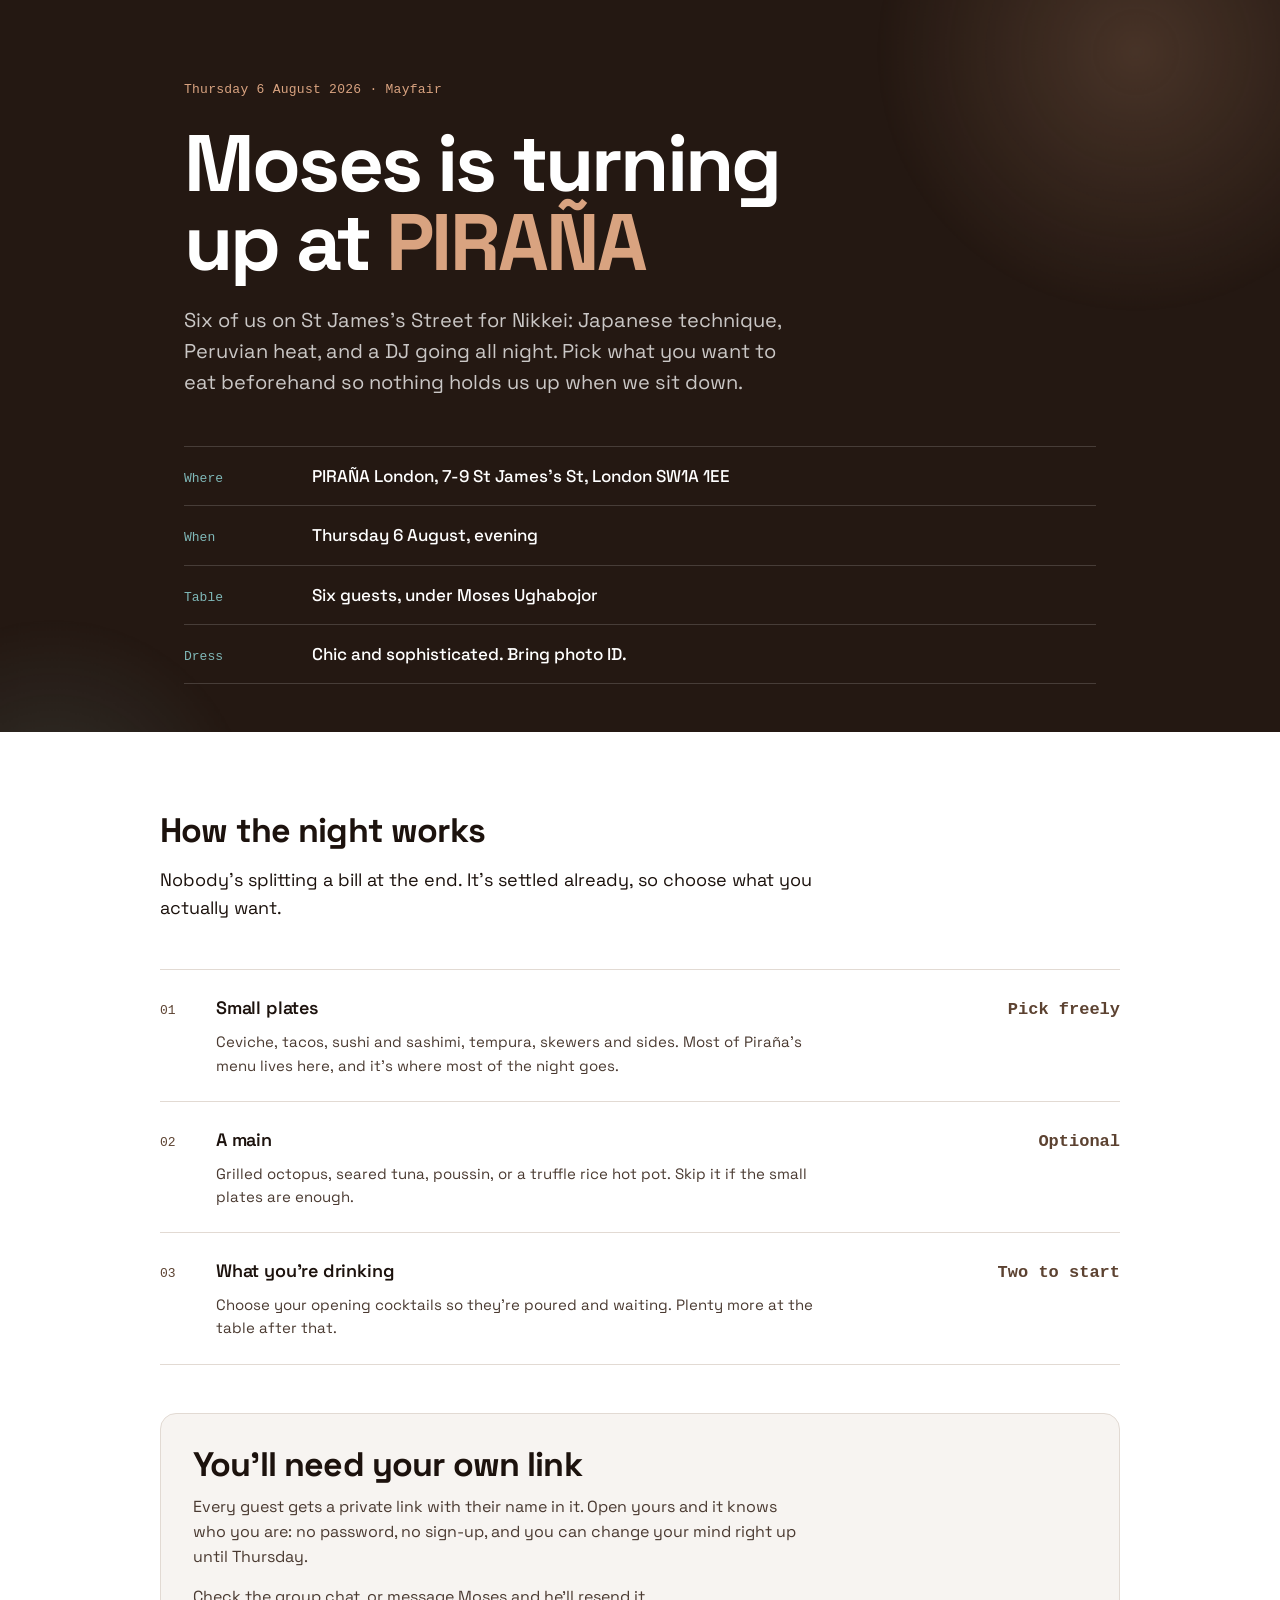
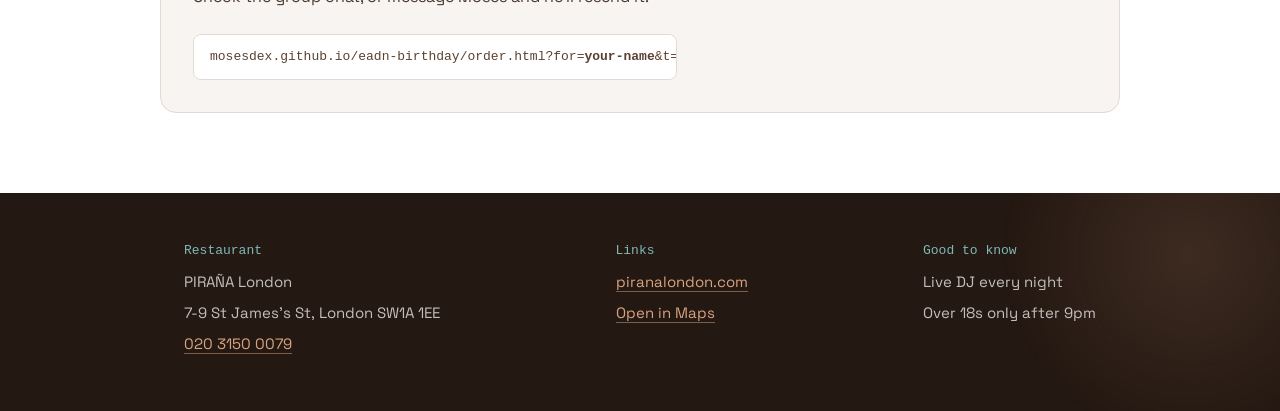
==== commit 6f734d0e: "Drop the middle-of-table framing from the food step Every dish stays; only the wording changes. 'For" ====
--- a/index.html
+++ b/index.html
@@ -18,8 +18,8 @@
     <p class="dateline">Thursday 6 August 2026 · Mayfair</p>
     <h1>Moses is turning up at <em>PIRAÑA</em></h1>
     <p class="standfirst">
-      Six of us on St James's Street for Nikkei — Japanese technique, Peruvian
-      heat — with a DJ going all night. Pick what you want to eat beforehand so
+      Six of us on St James's Street for Nikkei: Japanese technique, Peruvian
+      heat, and a DJ going all night. Pick what you want to eat beforehand so
       nothing holds us up when we sit down.
     </p>
 
@@ -43,15 +43,15 @@
     <ol class="parts">
       <li>
         <div>
-          <h3>Plates for the middle</h3>
-          <p>Ceviche, tacos, sushi rolls, tempura, skewers. Nikkei is built for sharing, so most of it lands in the centre of the table.</p>
+          <h3>Small plates</h3>
+          <p>Ceviche, tacos, sushi and sashimi, tempura, skewers and sides. Most of Piraña's menu lives here, and it's where most of the night goes.</p>
         </div>
-        <span class="figure">Share</span>
+        <span class="figure">Pick freely</span>
       </li>
       <li>
         <div>
-          <h3>Something of your own</h3>
-          <p>A main if you want one: grilled octopus, seared tuna, poussin, or a truffle rice hot pot. Skip it if the sharing plates are enough.</p>
+          <h3>A main</h3>
+          <p>Grilled octopus, seared tuna, poussin, or a truffle rice hot pot. Skip it if the small plates are enough.</p>
         </div>
         <span class="figure">Optional</span>
       </li>
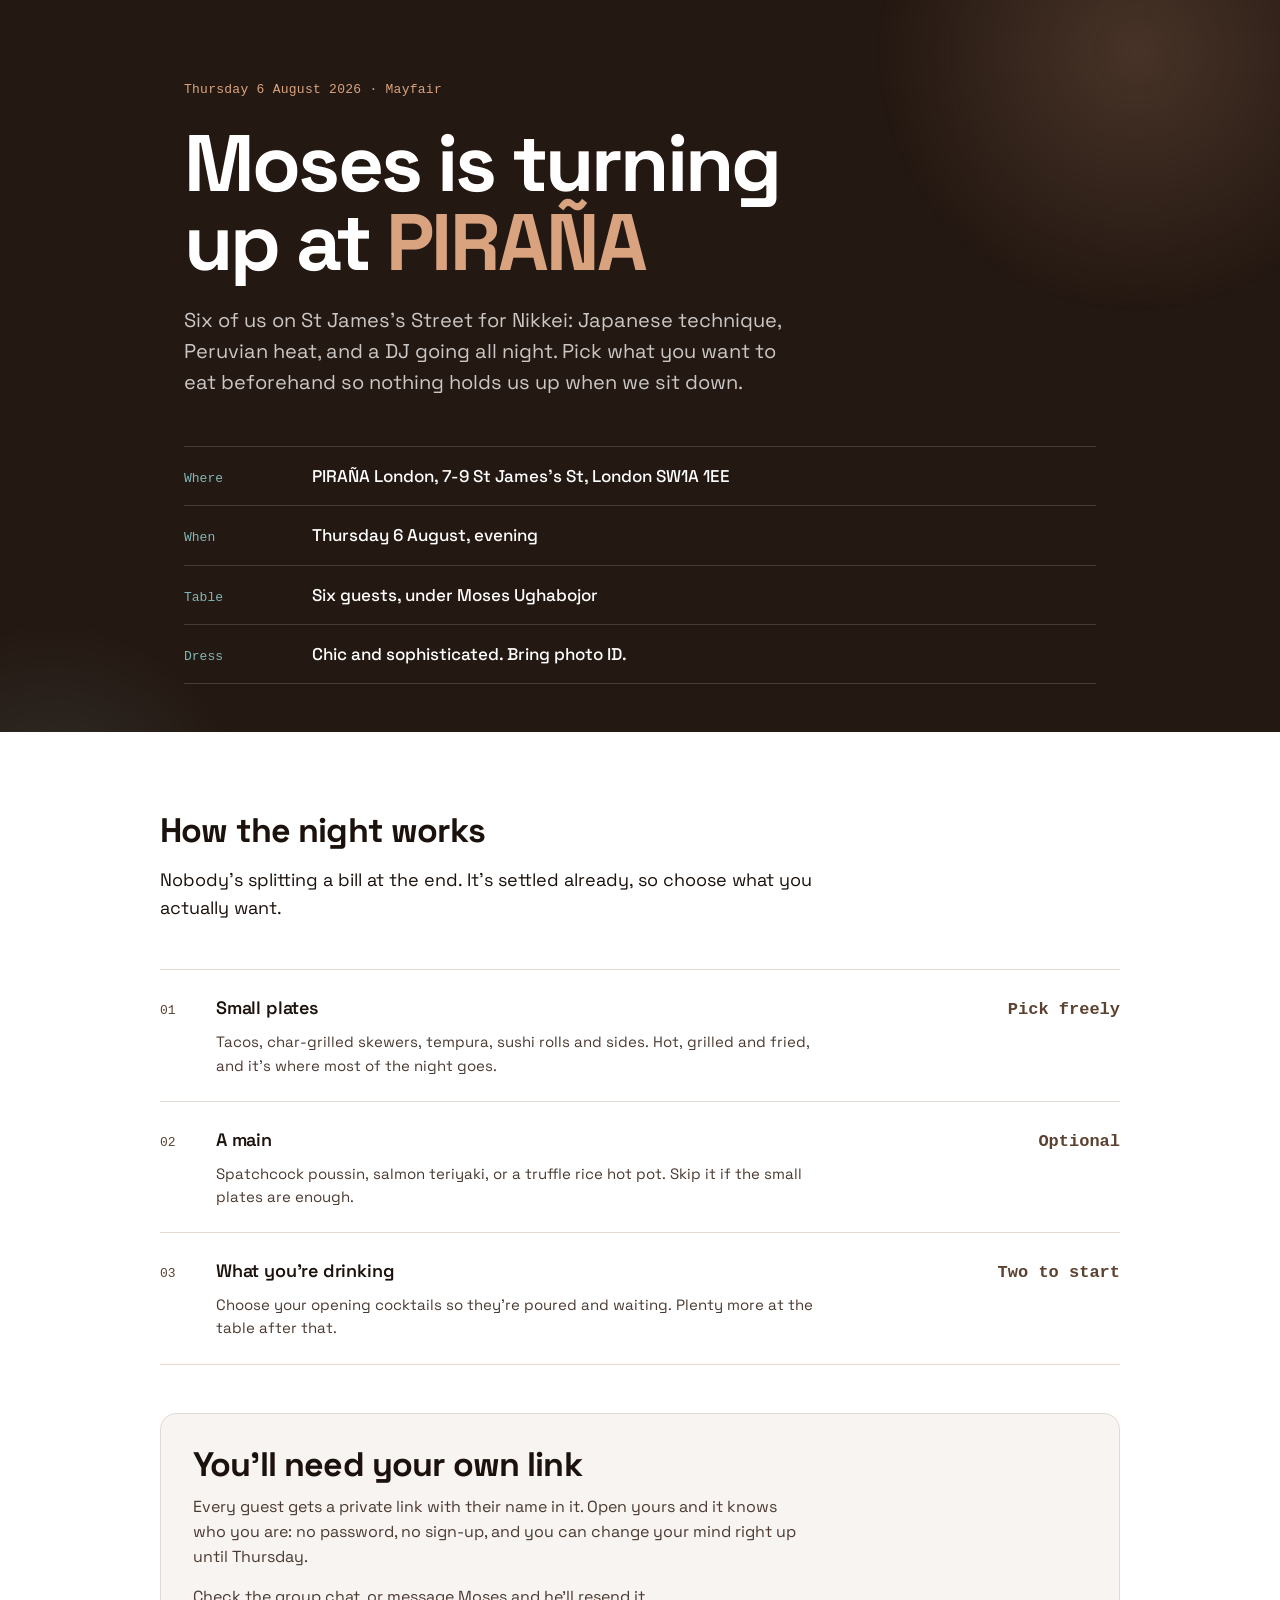
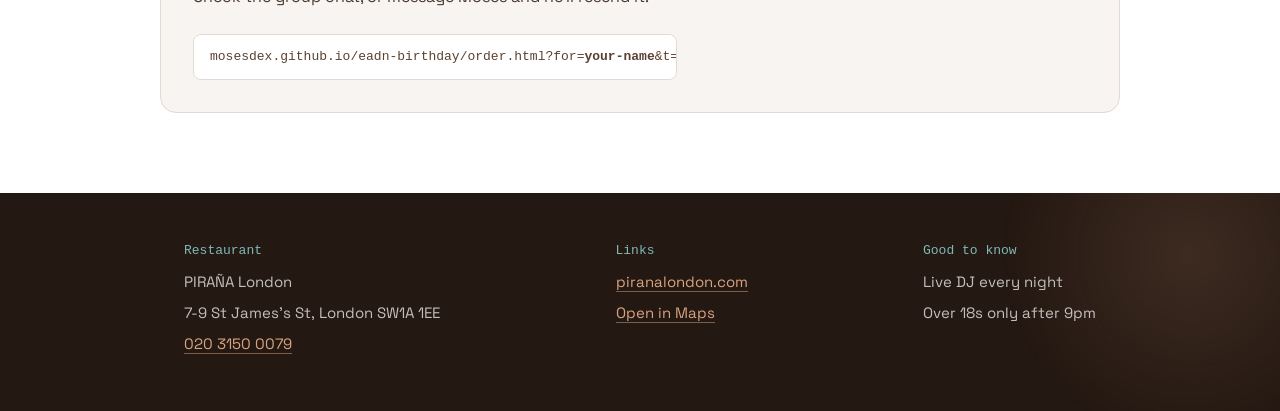
==== commit 3ddc0f44: "Curate the menu for the table and cap the basket Piraña's full à la carte was 74 dishes, a third of " ====
--- a/index.html
+++ b/index.html
@@ -44,14 +44,14 @@
       <li>
         <div>
           <h3>Small plates</h3>
-          <p>Ceviche, tacos, sushi and sashimi, tempura, skewers and sides. Most of Piraña's menu lives here, and it's where most of the night goes.</p>
+          <p>Tacos, char-grilled skewers, tempura, sushi rolls and sides. Hot, grilled and fried, and it's where most of the night goes.</p>
         </div>
         <span class="figure">Pick freely</span>
       </li>
       <li>
         <div>
           <h3>A main</h3>
-          <p>Grilled octopus, seared tuna, poussin, or a truffle rice hot pot. Skip it if the small plates are enough.</p>
+          <p>Spatchcock poussin, salmon teriyaki, or a truffle rice hot pot. Skip it if the small plates are enough.</p>
         </div>
         <span class="figure">Optional</span>
       </li>
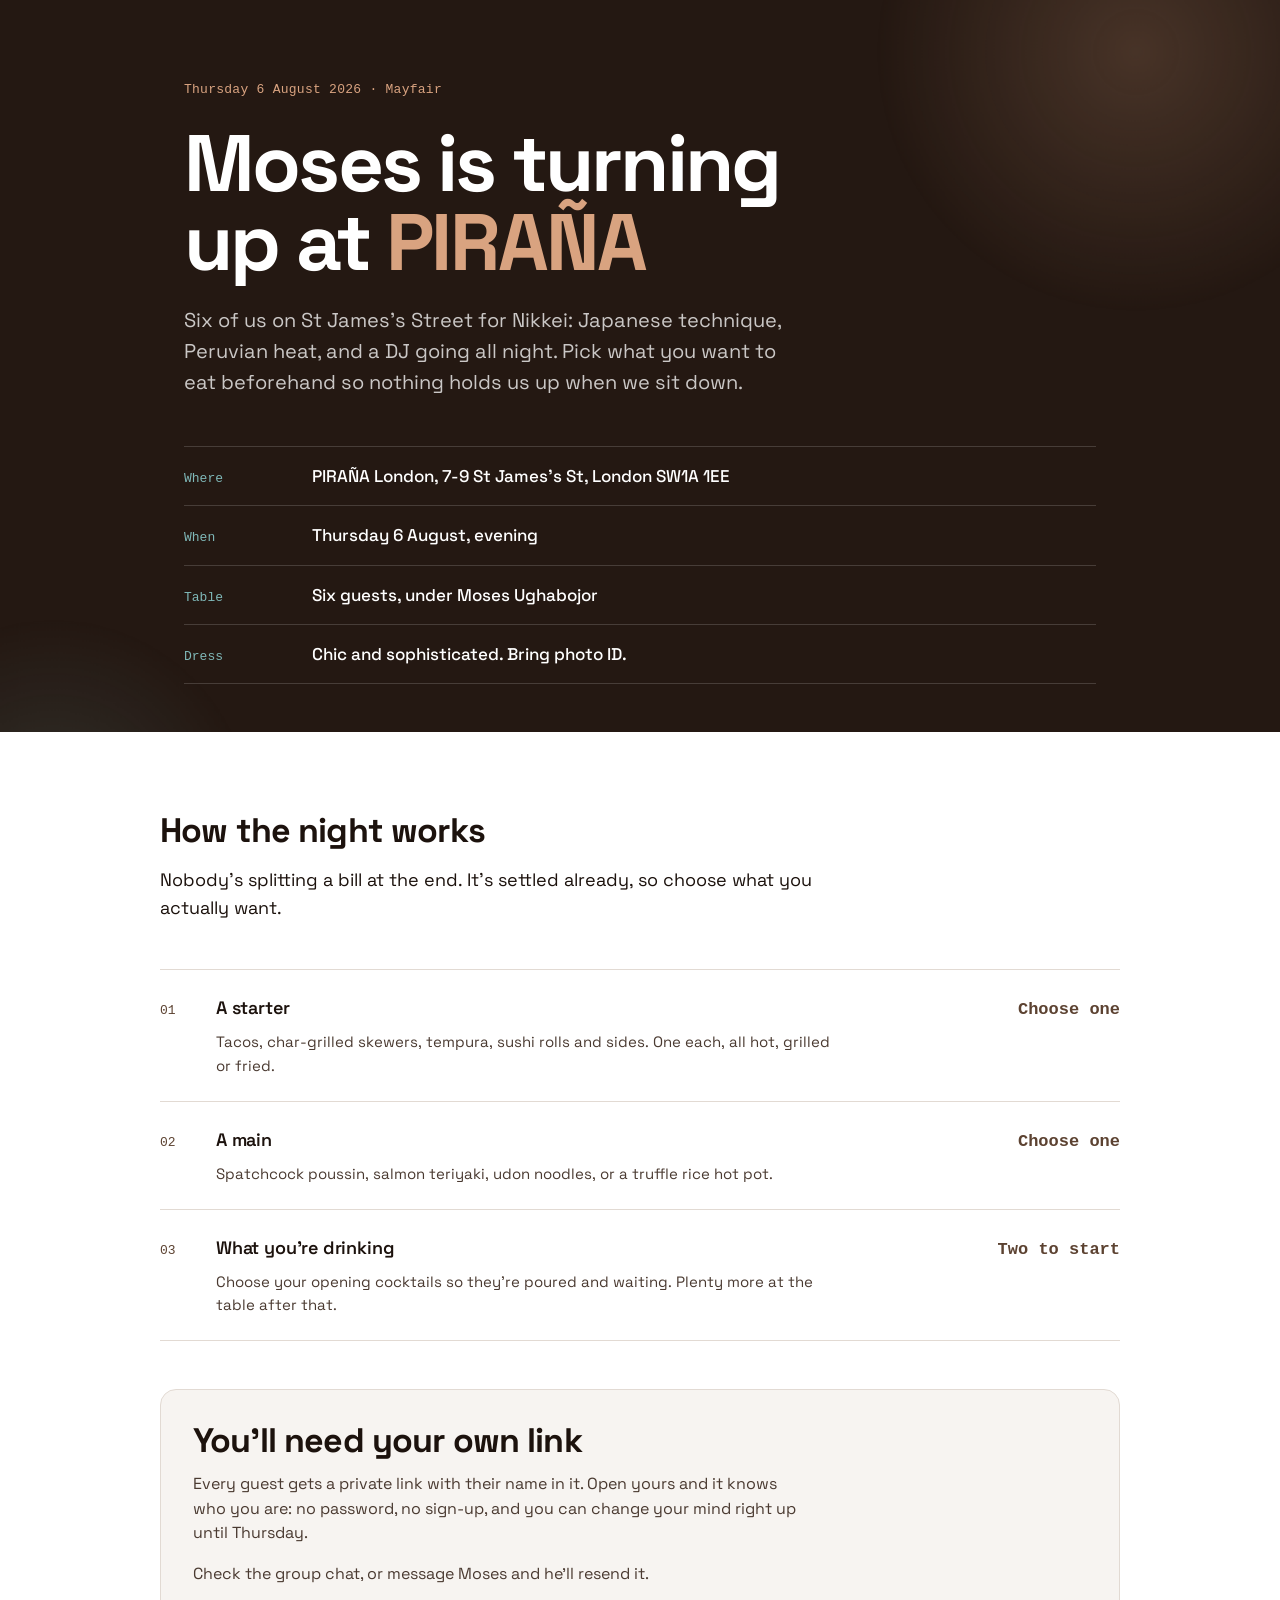
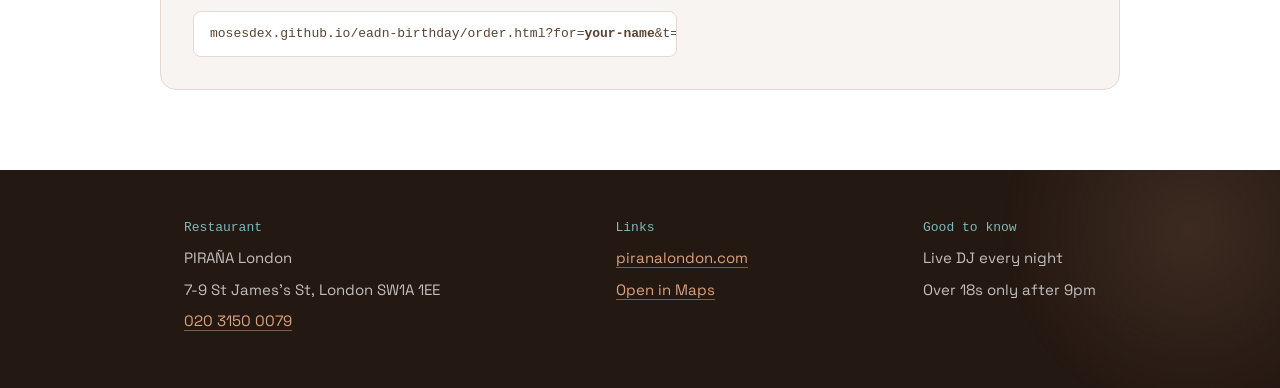
==== commit dfd7564c: "One starter and one main per guest, inside £50 Replaces the four-dish basket with two courses, one p" ====
--- a/index.html
+++ b/index.html
@@ -43,17 +43,17 @@
     <ol class="parts">
       <li>
         <div>
-          <h3>Small plates</h3>
-          <p>Tacos, char-grilled skewers, tempura, sushi rolls and sides. Hot, grilled and fried, and it's where most of the night goes.</p>
+          <h3>A starter</h3>
+          <p>Tacos, char-grilled skewers, tempura, sushi rolls and sides. One each, all hot, grilled or fried.</p>
         </div>
-        <span class="figure">Pick freely</span>
+        <span class="figure">Choose one</span>
       </li>
       <li>
         <div>
           <h3>A main</h3>
-          <p>Spatchcock poussin, salmon teriyaki, or a truffle rice hot pot. Skip it if the small plates are enough.</p>
+          <p>Spatchcock poussin, salmon teriyaki, udon noodles, or a truffle rice hot pot.</p>
         </div>
-        <span class="figure">Optional</span>
+        <span class="figure">Choose one</span>
       </li>
       <li>
         <div>
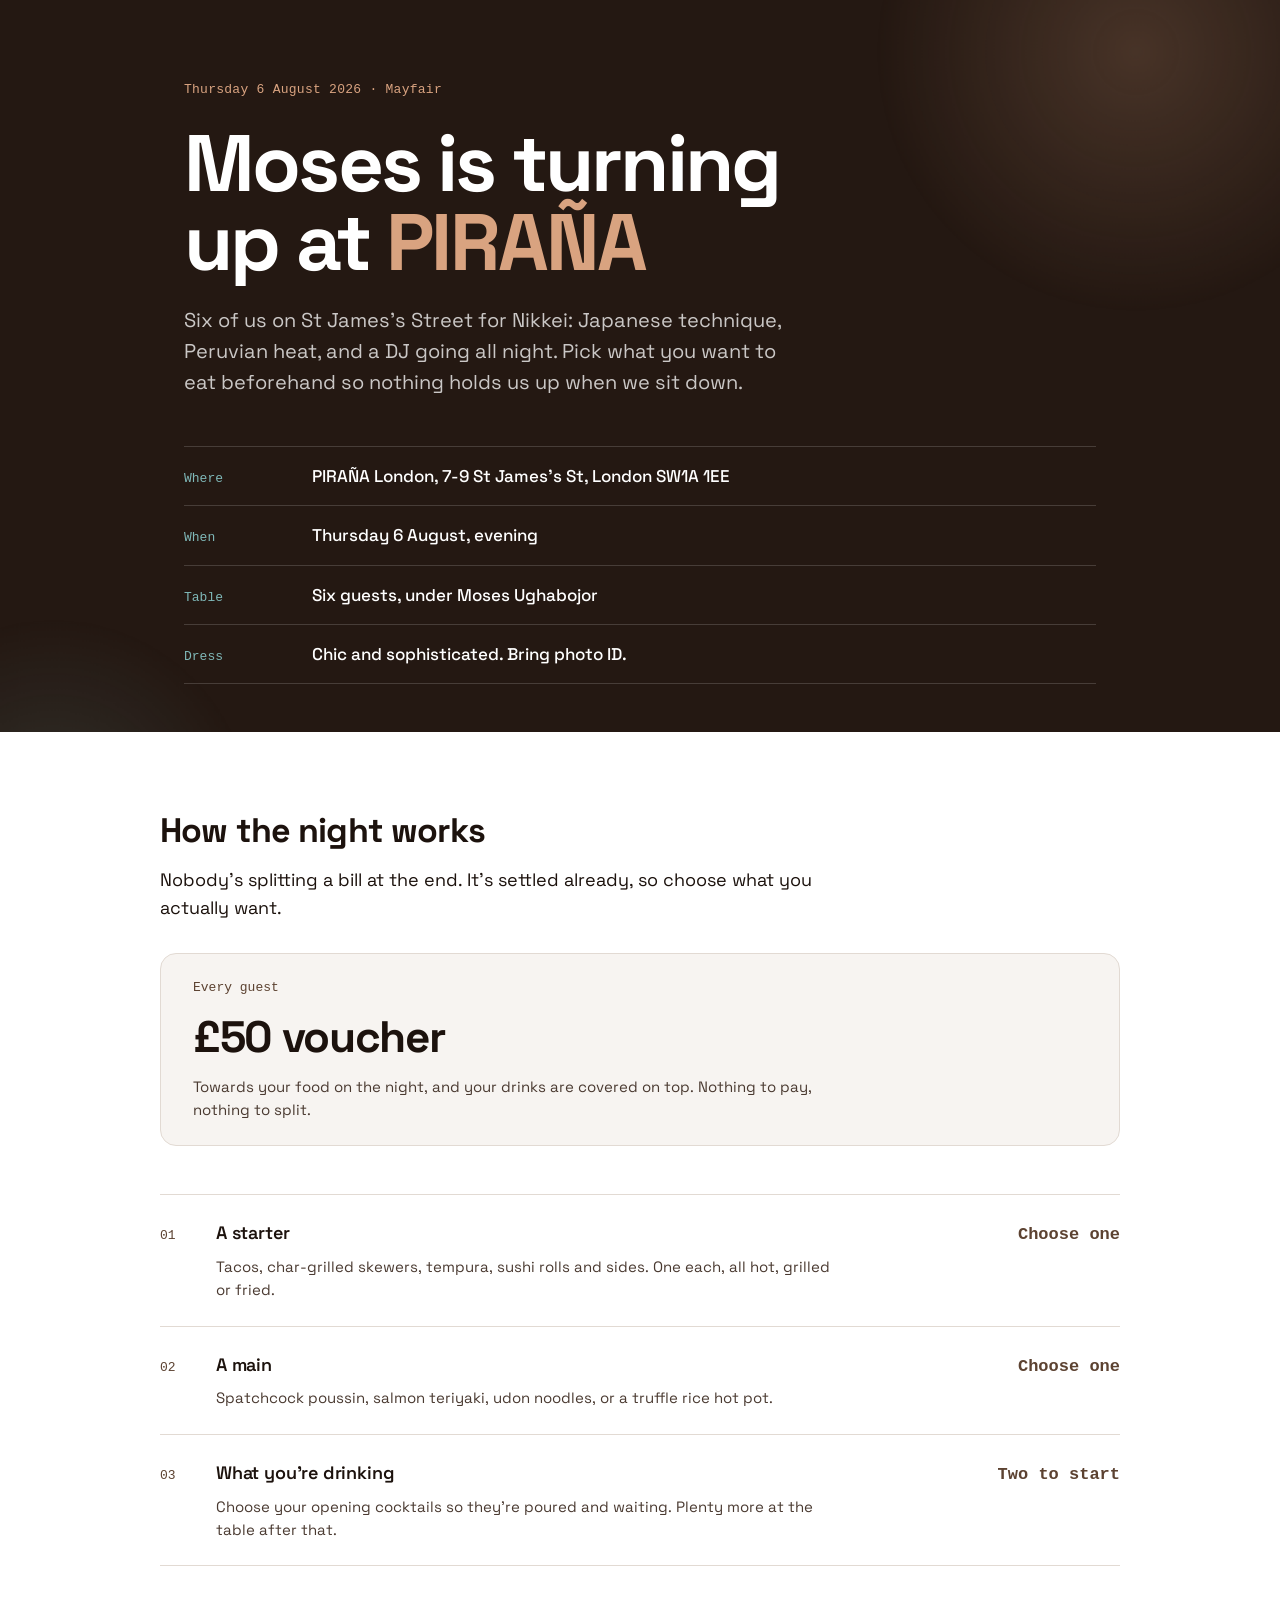
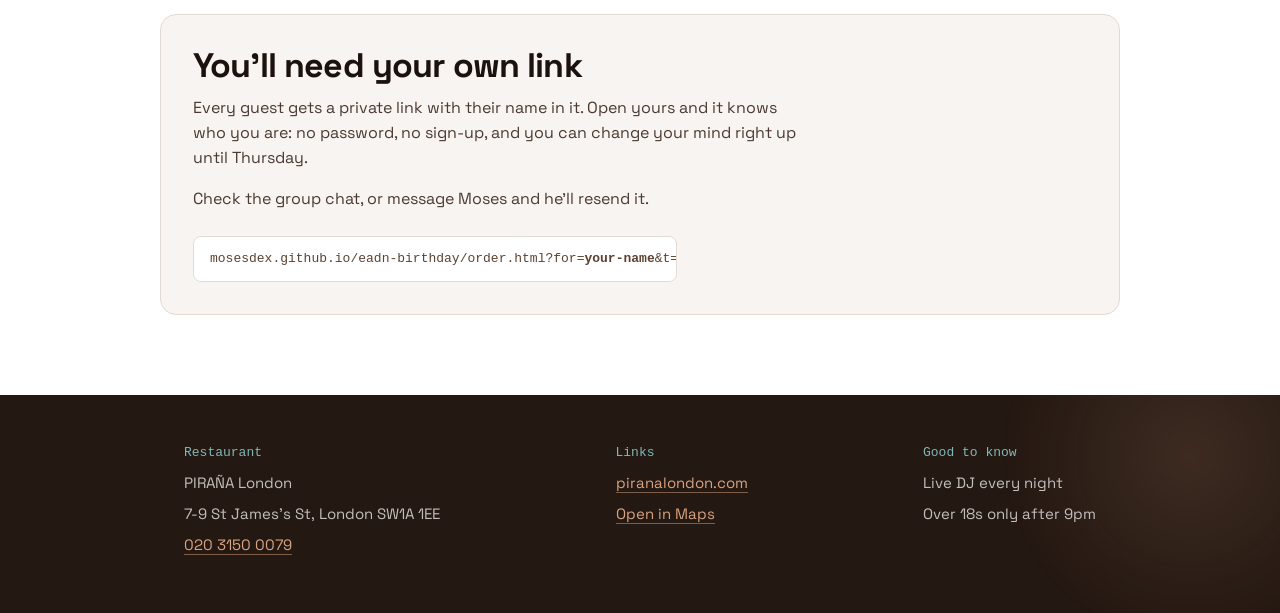
==== commit 984c3e58: "Tell guests about their £50 voucher Until now guests were shown no figure at all, only which dishes " ====
--- a/index.html
+++ b/index.html
@@ -39,6 +39,12 @@
       Nobody's splitting a bill at the end. It's settled already, so choose what
       you actually want.
     </p>
+
+    <div class="voucher">
+      <p class="voucher-label">Every guest</p>
+      <p class="voucher-amount"><span id="voucherAmount">£50</span> voucher</p>
+      <p class="voucher-note">Towards your food on the night, and your drinks are covered on top. Nothing to pay, nothing to split.</p>
+    </div>
 
     <ol class="parts">
       <li>
@@ -98,5 +104,18 @@
   </div>
 </footer>
 
+<script type="module">
+  // Keep the headline figure tied to the live config rather than hardcoded.
+  import { rpc } from './api.js';
+  rpc('bday_menu_and_rules')
+    .then((d) => {
+      const amount = Number(d?.rules?.food_cap);
+      if (amount > 0) {
+        document.getElementById('voucherAmount').textContent = `£${amount.toFixed(0)}`;
+      }
+    })
+    .catch(() => { /* the printed £50 stands */ });
+</script>
+
 </body>
 </html>
--- a/home.css
+++ b/home.css
@@ -333,3 +333,36 @@
   .masthead::after,
   .foot::before { animation: none; }
 }
+
+/* ---------- the voucher: the one figure guests are told ---------- */
+
+.voucher {
+  margin: var(--s6) 0 0;
+  padding: var(--s5) var(--s6);
+  border: 1px solid var(--rule);
+  border-radius: 16px;
+  background: var(--paper);
+}
+
+.voucher-label {
+  font-family: var(--font-mono);
+  font-size: 0.8125rem;
+  color: var(--walnut);
+  margin: 0 0 var(--s2);
+}
+
+.voucher-amount {
+  font-size: clamp(2rem, 6vw, 2.75rem);
+  font-weight: 700;
+  letter-spacing: -0.03em;
+  line-height: 1;
+  color: var(--ink-dark);
+  margin: 0 0 var(--s3);
+}
+
+.voucher-note {
+  margin: 0;
+  color: var(--ink-body);
+  font-size: 0.9375rem;
+  max-width: 46ch;
+}
